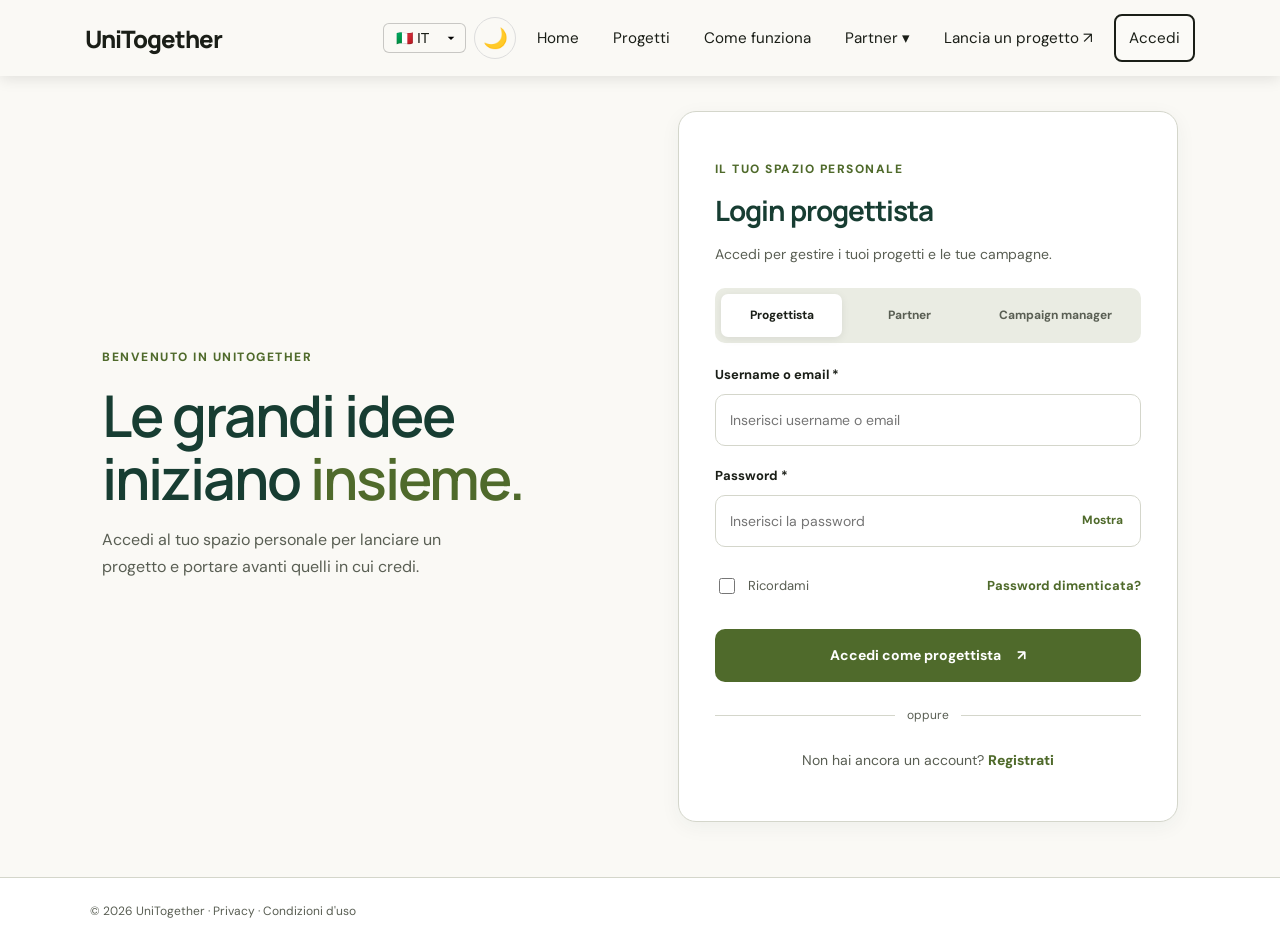
==== assignment3_gruppoAC/src/aggiungi.html @ 6f0bae68 "Add files via upload" ====
<!DOCTYPE html>
<html lang="it">
<head>
    <meta charset="UTF-8">
    <meta name="viewport" content="width=device-width, initial-scale=1.0">
    <title>Lancia un progetto | UniTogether</title>
    <link rel="stylesheet" href="../stile/stile.css">
    <script src="../js/app.js" defer></script>
    <script src="../js/aggiungi.js" defer></script>
</head>
<body>
<a href="#mainContent" class="skip-link">Salta al contenuto principale</a>

<header class="site-header">
    <a class="logo" href="index.html">UniTogether</a>

    <button class="menu-toggle" id="menuToggle"
            type="button"
            aria-label="Apri menu di navigazione"
            aria-expanded="false"
            aria-controls="mainNav">
        <span aria-hidden="true">☰</span>
    </button>

    <nav id="mainNav" aria-label="Menu principale">
        <div class="language-selector">
            <label for="languageSelect" class="sr-only">Seleziona lingua</label>
            <select id="languageSelect" name="language" autocomplete="language" onchange="cambiaLinguaGoogle(this.value)" aria-label="Seleziona lingua">
                <option value="it">🇮🇹 IT</option>
                <option value="en">🇬🇧 EN</option>
                <option value="es">🇪🇸 ES</option>
                <option value="fr">🇫🇷 FR</option>
                <option value="de">🇩🇪 DE</option>
            </select>
        </div>

        <!-- Contenitore nascosto per Google Translate ignorato dagli screen reader -->
        <div id="google_translate_element" hidden aria-hidden="true"></div>

        <button
                id="themeToggle"
                class="theme-toggle"
                type="button"
                aria-label="Attiva modalità scura"
                aria-pressed="false">
            <span aria-hidden="true">🌙</span>
        </button>
        <a href="index.html">Home</a>
        <a href="progetti.html">Progetti</a>
        <a href="come-funziona.html">Come funziona</a>

        <div class="partner-dropdown">
            <button class="partner-btn" id="partnerBtn" type="button" aria-expanded="false" aria-controls="partnerMenu">
                Partner <span aria-hidden="true">▾</span>
            </button>
            <div class="partner-menu" id="partnerMenu">
                <div class="partner-item">
                    <button class="submenu-btn" type="button" aria-expanded="false">Banche <span aria-hidden="true">›</span></button>
                    <div class="partner-submenu">
                        <a href="errore.html">Banca 1</a>
                        <a href="errore.html">Banca 2</a>
                        <a href="errore.html">Banca 3</a>
                    </div>
                </div>
                <div class="partner-item">
                    <button class="submenu-btn" type="button" aria-expanded="false">Enti Pubblici <span aria-hidden="true">›</span></button>
                    <div class="partner-submenu">
                        <a href="errore.html">Ente pubblico 1</a>
                        <a href="errore.html">Ente pubblico 2</a>
                        <a href="errore.html">Ente pubblico 3</a>
                    </div>
                </div>
                <div class="partner-item">
                    <button class="submenu-btn" type="button" aria-expanded="false">Fondazioni <span aria-hidden="true">›</span></button>
                    <div class="partner-submenu">
                        <a href="errore.html">Fondazione 1</a>
                        <a href="errore.html">Fondazione 2</a>
                        <a href="errore.html">Fondazione 3</a>
                    </div>
                </div>
                <div class="partner-item">
                    <button class="submenu-btn" type="button" aria-expanded="false">Università <span aria-hidden="true">›</span></button>
                    <div class="partner-submenu">
                        <a href="index.html">Università di Torino</a>
                        <a href="errore.html">Università di Firenze</a>
                        <a href="errore.html">Università Bocconi</a>
                        <a href="errore.html">Politecnico di Torino</a>
                    </div>
                </div>
            </div>
        </div>

        <a href="aggiungi.html" aria-current="page">Lancia un progetto <span aria-hidden="true">↗</span></a>
        <a href="login.html">Accedi</a>
    </nav>
</header>

<main id="mainContent" class="add-project-page">

    <section class="add-project-heading">
        <p class="eyebrow">LA TUA IDEA MERITA DI CRESCERE</p>
        <h1>Costruiamo qualcosa <span>insieme.</span></h1>
        <p>
            Raccontaci la tua idea, definisci il tuo obiettivo
            e trova le persone che possono aiutarti a realizzarla.
        </p>
    </section>

    <div class="add-project-layout">

        <!-- SIDEBAR -->

        <aside class="wizard-sidebar" aria-label="Avanzamento creazione progetto">

            <div class="wizard-progress">
                <div class="wizard-progress-header">
                    <strong>La tua candidatura</strong>
                    <span id="progressPercentage">20%</span>
                </div>

                <div class="wizard-progress-track" aria-hidden="true">
                    <span id="progressBar"></span>
                </div>
            </div>

            <div class="wizard-steps">

                <button type="button" class="wizard-step active" data-step="0">
                    <span class="step-number" aria-hidden="true">1</span>
                    <span>
                        <strong>Informazioni generali</strong>
                        <small>Presenta la tua idea</small>
                    </span>
                </button>

                <button type="button" class="wizard-step" data-step="1">
                    <span class="step-number" aria-hidden="true">2</span>
                    <span>
                        <strong>Obiettivo e categoria</strong>
                        <small>Definisci il tuo progetto</small>
                    </span>
                </button>

                <button type="button" class="wizard-step" data-step="2">
                    <span class="step-number" aria-hidden="true">3</span>
                    <span>
                        <strong>La tua storia</strong>
                        <small>Spiega perché è importante</small>
                    </span>
                </button>

                <button type="button" class="wizard-step" data-step="3">
                    <span class="step-number" aria-hidden="true">4</span>
                    <span>
                        <strong>Immagini</strong>
                        <small>Dai un volto alla tua idea</small>
                    </span>
                </button>

                <button type="button" class="wizard-step" data-step="4">
                    <span class="step-number" aria-hidden="true">5</span>
                    <span>
                        <strong>Riepilogo</strong>
                        <small>Controlla e invia</small>
                    </span>
                </button>

            </div>

            <div class="wizard-help">
                <strong>Hai bisogno di aiuto?</strong>
                <p>Puoi salvare la bozza e riprendere quando vuoi.</p>
            </div>

        </aside>

        <!-- FORM -->

        <section class="wizard-content">

            <div class="wizard-content-header">
                <div>
                    <span class="eyebrow" id="stepEyebrow">PASSAGGIO 1 DI 5</span>
                    <h2 id="stepTitle">Presenta la tua idea</h2>
                    <p id="stepDescription">
                        Cominciamo dalle informazioni principali.
                    </p>
                </div>

                <span class="draft-status" id="draftStatus" aria-live="polite">
                    Bozza non salvata
                </span>
            </div>

            <form id="projectForm" novalidate>

                <!-- STEP 1 -->

                <div class="wizard-panel active" data-panel="0">

                    <div class="field-group">
                        <label for="projectTitle">Nome del progetto *</label>
                        <input type="text" id="projectTitle" name="projectTitle"
                               autocomplete="off"
                               maxlength="80"
                               placeholder="Es. Un laboratorio per il futuro"
                               required>
                        <small>Un titolo breve, chiaro e riconoscibile.</small>
                        <span class="field-error" aria-live="polite"></span>
                    </div>

                    <div class="field-group">
                        <label for="projectSubtitle">Sottotitolo</label>
                        <input type="text" id="projectSubtitle" name="projectSubtitle"
                               autocomplete="off"
                               maxlength="120"
                               placeholder="Descrivi la tua idea in una frase">
                    </div>

                    <div class="field-row">

                        <div class="field-group">
                            <label for="projectUniversity">Università *</label>
                            <input type="text" id="projectUniversity" name="projectUniversity"
                                   autocomplete="organization"
                                   placeholder="Es. Università di Torino"
                                   required>
                            <span class="field-error" aria-live="polite"></span>
                        </div>

                        <div class="field-group">
                            <label for="projectLocation">Località *</label>
                            <input type="text" id="projectLocation" name="projectLocation"
                                   autocomplete="address-level2"
                                   placeholder="Es. Torino"
                                   required>
                            <span class="field-error" aria-live="polite"></span>
                        </div>

                    </div>

                    <div class="field-group">
                        <label for="projectTeam">Team o referente</label>
                        <input type="text" id="projectTeam" name="projectTeam"
                               autocomplete="off"
                               placeholder="Es. Associazione studenti UniTo">
                    </div>

                </div>

                <!-- STEP 2 -->

                <div class="wizard-panel" data-panel="1">

                    <div class="field-group" role="radiogroup" aria-labelledby="categoryGroupLabel">
                        <span id="categoryGroupLabel" class="group-label">Categoria del progetto *</span>

                        <div class="category-options">

                            <label for="catAmbiente" class="category-option green">
                                <input type="radio" id="catAmbiente" name="category"
                                       value="ambiente" autocomplete="off" required>
                                <span aria-hidden="true">🌱</span>
                                <strong>Ambiente</strong>
                                <small>Sostenibilità e natura</small>
                            </label>

                            <label for="catCultura" class="category-option purple">
                                <input type="radio" id="catCultura" name="category"
                                       value="cultura" autocomplete="off">
                                <span aria-hidden="true">🎨</span>
                                <strong>Cultura</strong>
                                <small>Arte e conoscenza</small>
                            </label>

                            <label for="catTecnologia" class="category-option blue">
                                <input type="radio" id="catTecnologia" name="category"
                                       value="tecnologia" autocomplete="off">
                                <span aria-hidden="true">💡</span>
                                <strong>Tecnologia</strong>
                                <small>Innovazione e ricerca</small>
                            </label>

                            <label for="catSociale" class="category-option orange">
                                <input type="radio" id="catSociale" name="category"
                                       value="sociale" autocomplete="off">
                                <span aria-hidden="true">🤝</span>
                                <strong>Sociale</strong>
                                <small>Comunità e inclusione</small>
                            </label>

                        </div>

                        <span class="field-error" id="categoryError" aria-live="polite"></span>
                    </div>

                    <div class="field-row">

                        <div class="field-group">
                            <label for="projectGoal">Obiettivo economico (€) *</label>
                            <input type="number" id="projectGoal" name="projectGoal"
                                   autocomplete="off"
                                   min="1" max="10000000"
                                   step="1"
                                   placeholder="Es. 5000" required>
                            <span class="field-error" aria-live="polite"></span>
                        </div>

                        <div class="field-group">
                            <label for="projectDeadline">Scadenza *</label>
                            <input type="date" id="projectDeadline" name="projectDeadline"
                                   autocomplete="off" required>
                            <span class="field-error" aria-live="polite"></span>
                        </div>

                    </div>

                    <div class="field-group">
                        <label for="projectBeneficiaries">A chi si rivolge?</label>
                        <input type="text" id="projectBeneficiaries" name="projectBeneficiaries"
                               autocomplete="off"
                               placeholder="Es. Studenti universitari">
                    </div>

                </div>

                <!-- STEP 3 -->

                <div class="wizard-panel" data-panel="2">

                    <div class="field-group">
                        <label for="projectShortDescription">
                            Descrizione breve *
                        </label>

                        <textarea id="projectShortDescription" name="projectShortDescription"
                                  autocomplete="off"
                                  rows="3" maxlength="250"
                                  placeholder="Racconta la tua idea in poche parole..."
                                  required></textarea>

                        <small><span id="shortCount">0</span>/250 caratteri</small>
                        <span class="field-error" aria-live="polite"></span>
                    </div>

                    <div class="field-group">
                        <label for="projectDescription">
                            Racconta il tuo progetto *
                        </label>

                        <textarea id="projectDescription" name="projectDescription"
                                  autocomplete="off"
                                  rows="8" maxlength="3000"
                                  placeholder="Qual è il problema che vuoi risolvere? Qual è la tua soluzione? ..."
                                  required></textarea>

                        <small><span id="descriptionCount">0</span>/3000 caratteri</small>
                        <span class="field-error" aria-live="polite"></span>
                    </div>

                    <div class="field-group">
                        <label for="projectImpact">Come verranno utilizzati i fondi?</label>
                        <textarea id="projectImpact" name="projectImpact"
                                  autocomplete="off" rows="4"
                                  placeholder="Quali cambiamenti porterà il tuo progetto con il ricavato?"></textarea>
                    </div>

                </div>

                <!-- STEP 4 -->

                <div class="wizard-panel" data-panel="3">

                    <div class="field-group">
                        <label for="projectImage">Immagine di copertina</label>

                        <input type="file" id="projectImage" name="projectImage"
                               autocomplete="off"
                               accept="image/png,image/jpeg,image/webp">

                        <small>
                            Formati ammessi: JPG, PNG e WEBP.
                            Dimensione massima: 2 MB.
                        </small>

                        <div class="image-preview" id="imagePreview">
                            <span aria-hidden="true">📷</span>
                            <p>L'anteprima della tua immagine apparirà qui.</p>
                        </div>

                        <button type="button" class="remove-image"
                                id="removeImage" hidden>
                            Rimuovi immagine
                        </button>
                    </div>

                    <div class="field-group">
                        <label for="projectWebsite">Sito web o link esterno</label>
                        <input type="url" id="projectWebsite" name="projectWebsite"
                               autocomplete="url"
                               placeholder="https://...">
                    </div>

                </div>

                <!-- STEP 5 -->

                <div class="wizard-panel" data-panel="4">

                    <div class="review-notice">
                        <span aria-hidden="true">✓</span>
                        <div>
                            <strong>Ci siamo quasi!</strong>
                            <p>Controlla le informazioni prima di inviare il progetto.</p>
                        </div>
                    </div>

                    <div id="projectReview" class="project-review"></div>

                    <div class="review-checkbox">
                        <input type="checkbox" id="confirmProject" name="confirmProject" autocomplete="off">
                        <label for="confirmProject">
                            Confermo che le informazioni inserite sono corrette
                            e che il progetto rispetta le condizioni di utilizzo. <strong>*</strong>
                        </label>
                    </div>

                    <p class="review-error" id="confirmError" aria-live="polite"></p>

                </div>

                <!-- NAVIGAZIONE -->

                <div class="wizard-actions">

                    <button type="button" id="previousStep"
                            class="wizard-back" hidden>
                        <span aria-hidden="true">←</span> Indietro
                    </button>

                    <span class="required-note">* Campi obbligatori</span>

                    <button type="button" id="nextStep"
                            class="btn primary-btn">
                        Continua <span aria-hidden="true">→</span>
                    </button>

                    <button type="submit" id="submitProject"
                            class="btn primary-btn" hidden>
                        Invia progetto <span aria-hidden="true">↗</span>
                    </button>

                </div>

                <p class="form-message" id="formMessage"
                   aria-live="polite"></p>

            </form>

        </section>

    </div>

</main>

<footer class="footer-simple">
    © 2026 UniTogether · Privacy · Condizioni d'uso
</footer>

</body>
</html>
---- assignment3_gruppoAC/stile/stile.css ----
@import url('https://fonts.googleapis.com/css2?family=DM+Sans:wght@400;500;600;700&family=Manrope:wght@400;500;600;700;800&display=swap');


/* Pagine catalogo, dettaglio e informazioni */

[hidden] {
    display: none !important;
}

.page-hero {
    padding: 44px 0 28px;
    max-width: 770px;
}

.page-hero h1 {
    margin: 10px 0 16px;
}

.eyebrow {
    font-size: 0.8rem;
    font-weight: 700;
    letter-spacing: 0.08em;
    text-transform: uppercase;
}

.project-filters {
    display: grid;
    grid-template-columns: 1.8fr 1.1fr 1.1fr;
    gap: 12px;
    align-items: end;
    margin: 24px 0;
}

.project-filters label {
    font-weight: 600;
}

.project-filters input,
.project-filters select {
    width: 100%;
    min-width: 0;
    padding: 12px;
    border: 1px solid #d4dbe2;
    border-radius: 8px;
    background: white;
    font: inherit;
}

.project-grid,
.feature-grid {
    display: grid;
    grid-template-columns: repeat(3, minmax(0, 1fr));
    gap: 24px;
    margin: 24px 0 48px;
}

.project-card,
.card {
    border: 1px solid #e2e7ec;
    border-radius: 14px;
    overflow: hidden;
    background: #fff;
    box-shadow: 0 5px 20px rgb(23 61 50 / 5%);
}

.project-content,
.card {
    padding: 22px;
}

.project-image {
    min-height: 170px;
    display: grid;
    place-items: center;
    margin-bottom: 20px;
    padding: 20px;
    border-radius: 10px;
    color: #fff;
    font-size: 20px;
    letter-spacing: 0.08em;
}

.project-image-green {
    background: linear-gradient(135deg, #176b55, #8ac7a5);
}

.project-image-blue {
    background: linear-gradient(135deg, #214e91, #7cb9e8);
}

.project-image-orange {
    background: linear-gradient(135deg, #a74d22, #f3b36b);
}

.project-image-purple {
    background: linear-gradient(135deg, #573d84, #b7a0e5);
}

.progress-track {
    width: 100%;
    height: 9px;
    overflow: hidden;
    border-radius: 999px;
    background: #e8edf1;
    margin: 14px 0;
}

.progress-track span {
    display: block;
    height: 100%;
    border-radius: inherit;
    background: #248365;
}

.project-content .btn,
.project-summary .btn {
    display: inline-block;
    margin-top: 10px;
}

.project-detail {
    display: grid;
    grid-template-columns: minmax(0, 2fr) minmax(260px, 1fr);
    gap: 32px;
    align-items: start;
    padding-bottom: 48px;
}

.detail-image {
    min-height: 260px;
    border-radius: 14px;
    margin-bottom: 28px;
}

.project-summary {
    position: sticky;
    top: 20px;
}

.project-summary .btn {
    width: 100%;
    text-align: center;
}

.small-text {
    font-size: 0.88rem;
    opacity: 0.8;
}

.steps-list {
    padding-left: 24px;
}

.steps-list li {
    padding: 8px 0 18px 8px;
}

.faq-item {
    padding: 18px 0;
    border-bottom: 1px solid #e2e7ec;
}

.faq-item summary {
    cursor: pointer;
    font-weight: 600;
}

.faq-item p {
    line-height: 1.7;
}

.cta-section {
    margin: 48px 0;
    padding: 32px;
    border-radius: 16px;
    background: #f1f6f3;
    border: 1px solid #e0e7df;
}

.site-footer {
    padding: 24px;
    margin-top: 40px;
    text-align: center;
    border-top: 1px solid #e2e7ec;
    background: #173d32;
    color: #fff;
}

@media (max-width: 760px) {
    .project-filters,
    .project-grid,
    .feature-grid,
    .project-detail {
        grid-template-columns: 1fr;
    }

    .project-summary {
        position: static;
    }

    .page-hero {
        padding-top: 32px;
    }

    .cta-section {
        padding: 24px;
    }
}

:root {
    --bg: #faf9f5;
    --green: #cbe665;
    --green-dark: #4f6a2b;
    --text: #1a1e17;
    --muted: #595e53;
    --border: #d4d6cb;
    --white: #ffffff;
    --focus-ring: #2e4317;
    --error: #b3392f;
    --success: #527a33;
}

*, *::before, *::after {
    box-sizing: border-box;
}

body {
    margin: 0;
    background: var(--bg);
    color: var(--text);
    font-family: 'DM Sans', sans-serif;
    line-height: 1.6;
    -webkit-font-smoothing: antialiased;
}

a {
    color: inherit;
    text-decoration: none;
}

button, input {
    font: inherit;
}

/* Accessibilità migliorata: Focus visibile per navigazione da tastiera */
button:focus-visible, a:focus-visible, input:focus-visible {
    outline: 3px solid var(--focus-ring);
    outline-offset: 2px;
}

.navbar {
    min-height: 78px;
    padding: 15px 7%;
    display: flex;
    justify-content: space-between;
    align-items: center;
    gap: 25px;
    border-bottom: 1px solid var(--border);
    background: var(--white);
}

.logo {
    font: 800 22px 'Manrope', sans-serif;
    letter-spacing: -1px;
    white-space: nowrap;
}

.logo span {
    font-weight: 400;
    color: var(--muted);
}

.navigation, .nav-actions {
    display: flex;
    align-items: center;
    gap: 25px;
}

.navigation a, .back-link {
    font-size: 14px;
    font-weight: 600;
    color: var(--muted);
}

.navigation a:hover, .navigation .current {
    color: var(--text);
}

.btn {
    display: inline-flex;
    align-items: center;
    justify-content: space-between;
    gap: 16px;
    padding: 14px 20px;
    border: 1px solid transparent;
    border-radius: 10px;
    font-size: 14px;
    font-weight: 700;
    cursor: pointer;
    transition: transform 0.2s ease, background-color 0.2s ease;
    background: lightgray;
}

.btn:hover {
    transform: translateY(-2px);
}

.primary-btn {
    background: var(--green-dark);
    color: var(--white);
}

.secondary-btn {
    border-color: var(--border);
    background: transparent;
    color: var(--text);
}

.dark-btn {
    background: var(--text);
    color: var(--white);
}

.small-btn {
    padding: 10px 14px;
    font-size: 13px;
}

.menu-toggle {
    display: none;
    border: 0;
    background: none;
    font-size: 24px;
    cursor: pointer;
}

/* HOME */

.hero {
    min-height: 570px;
    padding: 75px 10%;
    display: grid;
    grid-template-columns: 1fr 1fr;
    gap: 50px;
    align-items: center;
}

.eyebrow {
    color: var(--green-dark);
    font-size: 12px;
    font-weight: 800;
    letter-spacing: 1.5px;
    text-transform: uppercase;
}

.hero h1, .login-intro h1, .registration-intro h1 {
    font: 600 clamp(36px, 4.5vw, 60px)/1.1 'Manrope', sans-serif;
    letter-spacing: -2px;
    margin: 16px 0;
}

.hero h1 span, .login-intro h1 span,
.registration-intro h1 span, .section-title h2 span {
    color: var(--green-dark);
}

.hero-text > p:not(.eyebrow) {
    max-width: 480px;
    color: var(--muted);
    font-size: 16px;
    line-height: 1.7;
}

.hero-actions {
    display: flex;
    gap: 12px;
    flex-wrap: wrap;
    margin-top: 25px;
}

.statistics {
    display: flex;
    gap: 35px;
    margin-top: 45px;
    padding-top: 20px;
    border-top: 1px solid var(--border);
}

.statistics div {
    display: flex;
    flex-direction: column;
}

.statistics strong {
    font: 800 24px 'Manrope', sans-serif;
}

.statistics small {
    color: var(--muted);
    font-size: 12px;
}

.hero-illustration {
    min-height: 400px;
    display: grid;
    place-items: center;
    position: relative;
}

.illustration-circle {
    position: absolute;
    width: 330px;
    height: 330px;
    display: grid;
    place-items: center;
    border: 1px solid var(--border);
    border-radius: 50%;
    color: #d1d9c2;
    font-size: 240px;
}

.illustration-card {
    position: relative;
    z-index: 1;
    width: min(320px, 90%);
    padding: 24px;
    background: var(--white);
    border: 1px solid var(--border);
    border-radius: 18px;
    box-shadow: 0 20px 45px rgba(26, 30, 23, 0.08);
    transform: rotate(2deg);
}

.badge {
    display: inline-block;
    padding: 6px 12px;
    border-radius: 20px;
    background: #e8f2d1;
    color: var(--green-dark);
    font-size: 11px;
    font-weight: 800;
}

.illustration-art {
    height: 130px;
    margin: 15px 0;
    border-radius: 10px;
    background: #edf5db;
    display: grid;
    place-items: center;
    font-size: 70px;
}

.illustration-card h3, .project-card h3 {
    font: 700 18px 'Manrope', sans-serif;
    margin: 8px 0;
}

.illustration-card p:not(.eyebrow),
.project-card > p:not(.eyebrow) {
    color: var(--muted);
    font-size: 14px;
}

.progress {
    height: 8px;
    margin: 15px 0 8px;
    overflow: hidden;
    border-radius: 10px;
    background: #e2e5dc;
}

.progress span {
    display: block;
    height: 100%;
    border-radius: 10px;
    background: var(--green-dark);
}

.funding {
    color: var(--muted);
    font-size: 13px;
}

.funding strong {
    color: var(--text);
}

.projects-section {
    padding: 70px 8%;
    background: #f0f2eb;
}

.section-title {
    display: flex;
    align-items: center;
    justify-content: space-between;
    gap: 20px;
    margin-bottom: 30px;
}

.section-title h2 {
    font: 600 clamp(28px, 3vw, 40px) 'Manrope', sans-serif;
    letter-spacing: -1.5px;
    margin: 8px 0;
}

.project-grid {
    display: grid;
    grid-template-columns: repeat(3, minmax(0, 1fr));
    gap: 24px;
}

.project-card {
    padding: 24px;
    border: 1px solid var(--border);
    border-radius: 16px;
    background: var(--white);
    transition: transform 0.2s ease, box-shadow 0.2s ease;
}

.project-card:hover {
    transform: translateY(-4px);
    box-shadow: 0 12px 30px rgba(26, 30, 23, 0.06);
}

.green-art { background: #e2efcb; color: var(--green-dark); }
.lilac-art { background: #eee8f9; color: #5f5791; }
.orange-art { background: #fae6d4; color: #9c5d28; }

.project-card .back-link {
    display: inline-block;
    margin-top: 12px;
    color: var(--green-dark);
    font-weight: 700;
}

.call-to-action {
    margin: 50px 8%;
    padding: 40px;
    border-radius: 18px;
    background: var(--green-dark);
    color: var(--text);
    display: flex;
    align-items: center;
    justify-content: space-between;
    gap: 25px;
}

.call-to-action h2 {
    font: 700 28px 'Manrope', sans-serif;
    margin: 8px 0;
}

.call-to-action p {
    font-size: 14px;
}

.footer-simple {
    padding: 24px 7%;
    border-top: 1px solid var(--border);
    color: var(--muted);
    font-size: 12px;
    background: var(--white);
}

/* LOGIN E REGISTRAZIONE */

.auth-page {
    min-height: 100vh;
    background: var(--bg);
}

.auth-page .navbar {
    border-bottom: 0;
    background: transparent;
}

.login-layout, .registration-layout {
    padding: 35px 8% 55px;
    display: grid;
    grid-template-columns: 1fr 1fr;
    gap: 7%;
    align-items: center;
}

.login-intro, .registration-intro {
    padding: 35px 0;
}

.login-intro > p:not(.eyebrow),
.registration-intro > p:not(.eyebrow) {
    max-width: 400px;
    color: var(--muted);
    font-size: 16px;
    line-height: 1.7;
}

.login-card, .registration-card {
    width: 100%;
    max-width: 500px;
    padding: 36px;
    background: var(--white);
    border: 1px solid var(--border);
    border-radius: 18px;
    box-shadow: 0 15px 40px rgba(26, 30, 23, 0.06);
}

.login-card h2, .registration-card h2 {
    margin: 8px 0;
    font: 700 28px 'Manrope', sans-serif;
    letter-spacing: -1px;
}

.login-card > p:not(.eyebrow),
.muted {
    color: var(--muted);
    font-size: 14px;
}

.login-types {
    display: grid;
    grid-template-columns: 1fr 1fr 1.3fr;
    gap: 6px;
    padding: 6px;
    margin: 22px 0;
    border-radius: 10px;
    background: #eaece3;
}

.role {
    padding: 12px 6px;
    border: 0;
    border-radius: 7px;
    background: transparent;
    color: var(--muted);
    font-size: 12px;
    font-weight: 700;
    cursor: pointer;
    transition: background-color 0.2s ease, color 0.2s ease;
}

.role.active {
    background: var(--white);
    color: var(--text);
    box-shadow: 0 2px 8px rgba(0, 0, 0, 0.08);
}

.form-group {
    min-width: 0;
    margin-bottom: 20px;
}

.form-group label {
    display: block;
    margin-bottom: 8px;
    font-size: 13px;
    font-weight: 700;
}

.form-group input:not([type="checkbox"]) {
    width: 100%;
    padding: 14px;
    border: 1px solid var(--border);
    border-radius: 10px;
    background: var(--white);
    color: var(--text);
    font-size: 14px;
    transition: border-color 0.2s ease, box-shadow 0.2s ease;
}

.form-group input:focus {
    outline: none;
    border-color: var(--green-dark);
    box-shadow: 0 0 0 3px rgba(79, 106, 43, 0.15);
}

.form-group input.invalid {
    border-color: var(--error);
    background: #fffbfa;
}

.form-group input.valid {
    border-color: var(--success);
}

.password-box {
    position: relative;
}

.password-box input {
    padding-right: 85px !important;
}

.show-password {
    position: absolute;
    top: 50%;
    right: 10px;
    transform: translateY(-50%);
    padding: 8px;
    border: 0;
    background: transparent;
    color: var(--green-dark);
    font-size: 12px;
    font-weight: 700;
    cursor: pointer;
}

.error {
    display: block;
    margin-top: 6px;
    color: var(--error);
    font-size: 12px;
    font-weight: 600;
}

.error:empty {
    display: none;
}

.hint {
    display: block;
    margin-top: 6px;
    color: var(--muted);
    font-size: 12px;
}

.login-options {
    display: flex;
    align-items: center;
    justify-content: space-between;
    gap: 10px;
    margin: 8px 0 22px;
    font-size: 13px;
}

.login-options a {
    color: var(--green-dark);
    font-weight: 700;
}

.remember, .terms {
    display: flex;
    align-items: flex-start;
    gap: 10px;
    font-size: 13px;
    color: var(--muted);
}

input[type="checkbox"] {
    accent-color: var(--green-dark);
    margin-top: 3px;
    width: 16px;
    height: 16px;
    cursor: pointer;
}

.login-card .primary-btn,
.registration-card .primary-btn {
    width: 100%;
    margin-top: 10px;
    justify-content: center;
}

.form-message {
    min-height: 0;
    color: var(--green-dark);
    font-size: 13px;
    font-weight: 600;
}

.form-message:empty {
    display: none;
}

.separator {
    display: flex;
    align-items: center;
    gap: 12px;
    margin: 24px 0;
    color: var(--muted);
    font-size: 12px;
}

.separator::before, .separator::after {
    content: "";
    flex: 1;
    height: 1px;
    background: var(--border);
}

.register-link {
    text-align: center;
    color: var(--muted);
    font-size: 13px;
}

.register-link a, .terms a {
    color: var(--green-dark);
    font-weight: 800;
}

.two-columns {
    display: grid;
    grid-template-columns: 1fr 1fr;
    gap: 16px;
}

.password-rules {
    display: grid;
    grid-template-columns: 1fr 1fr;
    gap: 6px 12px;
    margin-top: 12px;
}

.password-rules p {
    margin: 0;
    color: var(--muted);
    font-size: 12px;
}

.password-rules p.passed {
    color: var(--success);
    font-weight: 600;
}

.terms {
    margin: 14px 0;
}

@media (max-width: 850px) {
    .navigation, .nav-actions {
        gap: 14px;
    }

    .hero, .login-layout, .registration-layout {
        padding-left: 6%;
        padding-right: 6%;
        gap: 4%;
    }

    .project-grid {
        grid-template-columns: repeat(2, minmax(0, 1fr));
        gap: 16px;
    }
}

@media (max-width: 650px) {
    .navbar {
        padding: 15px 5%;
    }

    .navigation, .nav-actions {
        display: none;
    }

    .menu-toggle {
        display: block;
    }

    .hero, .login-layout, .registration-layout {
        grid-template-columns: 1fr;
        padding: 35px 6%;
    }

    .hero h1, .login-intro h1, .registration-intro h1 {
        font-size: 36px;
    }

    .hero-illustration {
        min-height: 330px;
    }

    .statistics {
        gap: 20px;
    }

    .project-grid {
        grid-template-columns: 1fr;
    }

    .section-title, .call-to-action {
        align-items: flex-start;
        flex-direction: column;
    }

    .projects-section {
        padding: 45px 6%;
    }

    .call-to-action {
        margin: 25px 5%;
        padding: 28px;
    }

    .login-intro, .registration-intro {
        padding: 10px 0;
    }

    .login-card, .registration-card {
        padding: 24px 20px;
    }

    .two-columns {
        grid-template-columns: 1fr;
        gap: 0;
    }

    .password-rules {
        grid-template-columns: 1fr;
    }

    .login-types {
        grid-template-columns: 1fr 1fr 1.2fr;
    }
}

/* ===== LAYOUT GLOBALE ===== */

html {
    scroll-behavior: smooth;
}

.container {
    width: min(1120px, calc(100% - 48px));
    margin-inline: auto;
}

main.container {
    padding-top: 24px;
    padding-bottom: 48px;
}

h1, h2, h3, p {
    overflow-wrap: break-word;
}

h1, h2, h3 {
    line-height: 1.2;
    color: #173d32;
}

h1 {
    font-size: clamp(2rem, 4vw, 3.25rem);
}

/* ===== NAVBAR ===== */

.site-header {
    position: sticky;
    top: 0;
    z-index: 100;
    background: #4f6a2b;
    color: #fff;
    box-shadow: 0 3px 14px rgb(0 0 0 / 10%);
}

.site-header > * {
    max-width: 1200px;
    margin-inline: auto;
}

.site-header {
    padding: 0 24px;
}

.site-header {
    display: flex;
    align-items: center;
    justify-content: space-between;
    gap: 24px;
    min-height: 76px;
}

.site-header .logo {
    color: #fff;
    font-size: 1.5rem;
    font-weight: 800;
    text-decoration: none;
    white-space: nowrap;
}

.site-header nav {
    display: flex;
    align-items: center;
    justify-content: flex-end;
    flex-wrap: wrap;
    gap: 8px;
}

.site-header nav a {
    display: inline-block;
    padding: 10px 13px;
    color: #fff;
    border-radius: 8px;
    text-decoration: none;
    font-size: 0.95rem;
    transition: background 0.2s ease;
}

.site-header nav a:hover,
.site-header nav a:focus-visible,
.site-header nav a[aria-current="page"] {
    background: rgb(255 255 255 / 14%);
    border: 2px solid #1a1e17;
}

/* ===== SEZIONI E CARD ===== */

.section {
    margin: 48px 0;
}

.project-card {
    transition: transform 0.2s ease, box-shadow 0.2s ease;
}

.project-card:hover {
    transform: translateY(-3px);
    box-shadow: 0 10px 26px rgb(23 61 50 / 10%);
}

.btn:not(.edit-project-btn):hover {
    background: #7b7c7b;
}

.btn:focus-visible,
a:focus-visible,
input:focus-visible,
select:focus-visible,
button:focus-visible {
    outline: 3px solid var(--focus-ring);
    outline-offset: 3px;
}

.site-footer a {
    color: #d9f1c7;
}

/* ===== RESPONSIVE ===== */

@media (max-width: 760px) {
    .container {
        width: calc(100% - 32px);
    }

    .site-header {
        position: static;
        flex-direction: column;
        align-items: stretch;
        padding: 16px;
        gap: 12px;
    }

    .site-header nav {
        justify-content: flex-start;
    }

    .site-header nav a {
        padding: 8px 10px;
    }

    .project-filters,
    .project-grid,
    .feature-grid,
    .project-detail {
        grid-template-columns: minmax(0, 1fr);
    }

    .page-hero {
        padding-top: 28px;
    }
}


/* ===== MENU A TENDINA PARTNER ===== */

.partner-dropdown {
    position: relative;
}

.partner-btn {
    background: transparent;
    border: none;
    color: white;
    padding: 10px 13px;
    border-radius: 8px;
    font: inherit;
    font-size: 0.95rem;
    cursor: pointer;
}

.partner-btn:hover {
    background: rgb(255 255 255 / 14%);
    border: 2px solid #1a1e17;
}

/* Menu principale */

.partner-menu {
    display: none;
    position: absolute;
    top: 100%;
    left: 0;
    min-width: 210px;
    background: #4f6a2b;
    border-radius: 10px;
    box-shadow: 0 5px 20px rgb(0 0 0 / 18%);
    padding: 7px;
    z-index: 1000;
}

.partner-menu.active {
    display: block;
}

/* Link e pulsanti del menu */

.partner-menu a,
.submenu-btn {
    display: flex;
    justify-content: space-between;
    align-items: center;
    width: 100%;
    padding: 11px 13px;
    color: #4f6a2b;
    background: white;
    border: none;
    border-radius: 15px;
    text-decoration: none;
    font: inherit;
    font-size: 14px;
    text-align: left;
    cursor: pointer;
    margin-bottom: 4px;
}

.partner-menu a:hover,
.submenu-btn:hover {
    background: #edf2e9;
}

/* Sottomenu laterale */

.partner-item {
    position: relative;
}

.partner-submenu {
    display: none;
    position: absolute;
    top: 0;
    left: 100%;
    min-width: 230px;
    background: #4f6a2b;
    color: white;
    border-radius: 10px;
    box-shadow: 0 5px 20px rgb(0 0 0 / 18%);
    padding: 7px;
    z-index: 1001;
}

.partner-submenu.active {
    display: block;
}

/* Piccola freccia */

.submenu-btn span {
    font-size: 20px;
    color: #4f6a2b;
}

/* Accessibilità */

.partner-btn:focus-visible,
.submenu-btn:focus-visible {
    outline: 3px solid var(--focus-ring);
    outline-offset: 2px;
}

/* Versione smartphone */

@media (max-width: 760px) {
    .partner-dropdown {
        width: 100%;
    }

    .partner-menu {
        position: static;
        width: 100%;
        box-shadow: none;
        background: #4f6a2b;
    }

    .partner-submenu {
        position: static;
        width: 100%;
        box-shadow: none;
        background: #4f6a2b;
        padding-left: 15px;
        color: white;
    }
}

.partner-dropdown .partner-submenu a {
    display: block;
    width: 100%;
    padding: 10px 13px;
    color: #4f6a2b;
    background: #fff;
    text-decoration: none;
    border-radius: 7px;
    font: inherit;
    font-size: 14px;
}

.partner-dropdown .partner-submenu a:hover,
.partner-dropdown .partner-submenu a:focus-visible {
    color: #4f6a2b;
    background: #e8f1f5;
}


/* BURGER MENU */

.menu-toggle {
    display: none;
    border: 0;
    background: transparent;
    color: white;
    font-size: 27px;
    cursor: pointer;
    padding: 5px;
}

/* RESPONSIVE NAVBAR */

@media (max-width: 850px) {

    .site-header {
        position: relative;
        display: flex;
        justify-content: flex-start;
        align-items: center;
        gap: 16px;
    }

    .menu-toggle {
        display: block;
        order: 1;
        flex-shrink: 0;
    }

    .site-header nav {
        display: none;
        position: absolute;
        top: 100%;
        left: 0;
        right: 0;
        z-index: 1000;
        order: 3;

        flex-direction: column;
        align-items: stretch;
        gap: 0;

        padding: 12px 20px;
        background: var(--white);
        border: 1px solid var(--border);
        box-shadow: 0 8px 20px rgba(0,0,0,.08);
    }

    .site-header nav.active {
        display: flex;
    }

    .site-header .logo {
        order: 2;
    }

    .site-header nav > a,
    .site-header .partner-btn {
        display: block;
        width: 100%;
        padding: 13px 10px;
        text-align: left;
        color: var(--text);
        background: transparent;
        border-bottom: 1px solid var(--border);
    }

    /* Partner nel menu mobile */

    .partner-dropdown {
        width: 100%;
    }

    .partner-menu {
        position: static;
        width: 100%;
        box-shadow: none;
        border: 0;
        padding-left: 12px;
    }

    .partner-item {
        width: 100%;
    }

    .partner-submenu {
        position: static;
        width: 100%;
        box-shadow: none;
        border: 0;
        padding-left: 15px;
    }

    .partner-submenu a {
        color: var(--text);
        background: #f1f4f1;
        padding: 11px 14px;
    }
}

[data-theme="dark"] {
    --bg: #15171c;
    --surface: #20232b;
    --text: #f1f2f5;
    --text-muted: #a5aab6;
    --border: #363a45;
    --primary: #918aff;
    --primary-hover: #aaa5ff;
    --shadow: 0 4px 16px rgba(0, 0, 0, 0.3);
}

.breadcrumbs {
    display: flex;
    flex-wrap: wrap;
    align-items: center;
    gap: 8px;
    max-width: 1200px;
    margin: 16px auto;
    padding: 0 24px;
    color: var(--text-muted);
    font-size: 0.9rem;
}

.breadcrumbs a {
    color: var(--text-muted);
    text-decoration: none;
}

.breadcrumbs a:hover {
    color: var(--primary);
    text-decoration: underline;
}

.breadcrumbs [aria-current="page"] {
    color: var(--text);
    font-weight: 600;
}

@media (max-width: 600px) {
    .breadcrumbs {
        width: calc(100% - 32px);
        margin: 12px auto 20px;
        font-size: 0.85rem;
        gap: 6px;
    }
}

.responsive-logo {
    width: 100%;           /* Occupa fino al 100% dello spazio disponibile sul mobile */
    max-width: 500px;      /* Su desktop non supererà mai questa larghezza */
    height: auto;          /* Mantiene le proporzioni originali (aspect-ratio) */
    object-fit: contain;   /* Assicura che il logo non venga tagliato o deformato */
    display: block;
    margin: 0 auto;        /* Lo centra orizzontalmente nel contenitore */
}

/* =====================================
   MODALITÀ SCURA AUTOMATICA
   ===================================== */

@media (prefers-color-scheme: dark) {

    :root {
        color-scheme: dark;

        --bg-color: #151619;
        --card-color: #222329;
        --text-color: #f5f5f5;
        --secondary-text: #c5c5cc;
        --border-color: #383941;
        --section-color: #1c1d22;
    }

    body {
        background-color: var(--bg-color);
        color: var(--text-color);
    }

    /* Header e navigazione */
    .site-header {
        background-color: var(--bg-color);
        border-bottom: 1px solid var(--border-color);
    }

    .site-header a,
    .site-header button {
        color: var(--text-color);
    }

    /* Hero */
    .hero,
    .projects-section {
        background-color: var(--bg-color);
        color: var(--text-color);
    }

    /* Card dei progetti */
    .project-card {
        background-color: var(--card-color);
        color: var(--text-color);
        border: 1px solid var(--border-color);
    }

    .project-content {
        background-color: var(--card-color);
        color: var(--text-color);
    }

    .project-card h2,
    .project-card h3,
    .project-card p {
        color: var(--text-color);
    }

    /* Barra di avanzamento */
    .progress-track {
        background-color: #454650;
    }

    .progress-track span {
        background-color: #48d982;
    }

    /* Pulsanti */
    .secondary-btn {
        color: var(--text-color);
        border-color: var(--text-color);
    }

    /* Sezioni finali */
    .call-to-action {
        background-color: var(--section-color);
        color: var(--text-color);
    }

    .footer-simple {
        background-color: var(--bg-color);
        color: var(--secondary-text);
        border-top: 1px solid var(--border-color);
    }

    /* Testi secondari */
    .eyebrow,
    .funding,
    .section-title {
        color: var(--secondary-text);
    }
}

/* Pulsante cambio tema */
.theme-toggle {
    background: transparent;
    border: 1px solid var(--border-color, #ddd);
    border-radius: 50%;
    width: 42px;
    height: 42px;
    font-size: 20px;
    cursor: pointer;
    display: inline-flex;
    align-items: center;
    justify-content: center;
    transition: background 0.3s, transform 0.3s;
}

.theme-toggle:hover {
    transform: rotate(15deg);
}

/* =========================
   MODALITÀ SCURA
   ========================= */

/* 1. Variabili ricalibrate per il tema scuro */
html[data-theme="dark"] {
    --bg: #151619;
    --white: #222329;       /* Sfondo delle card, navbar e form */
    --text: #f5f5f5;        /* Testo principale chiaro */
    --muted: #a5aab6;       /* Testo secondario */
    --border: #383941;      /* Bordi più scuri */
    --green-dark: #6a7d05;  /* Verde brillante per risaltare sul nero */
}

/* 2. Sfondo generale e testo base */
html[data-theme="dark"] body {
    background-color: var(--bg) !important;
    color: var(--text) !important;
}

/* 3. Intestazioni (Titoli fissi) */
html[data-theme="dark"] h1,
html[data-theme="dark"] h2,
html[data-theme="dark"] h3,
html[data-theme="dark"] .project-card h2,
html[data-theme="dark"] .project-card h3 {
    color: #ffffff !important;
}

/* 4. Sfondi Card e Contenitori */
html[data-theme="dark"] .project-card,
html[data-theme="dark"] .card,
html[data-theme="dark"] .login-card,
html[data-theme="dark"] .registration-card,
html[data-theme="dark"] .illustration-card,
html[data-theme="dark"] .project-content {
    background-color: var(--white) !important;
    border-color: var(--border) !important;
    color: var(--text) !important;
}

/* 5. Testi interni alle card e paragrafi secondari */
html[data-theme="dark"] .project-card p,
html[data-theme="dark"] .card p,
html[data-theme="dark"] .login-card p,
html[data-theme="dark"] .registration-card p,
html[data-theme="dark"] .illustration-card p,
html[data-theme="dark"] .small-text,
html[data-theme="dark"] .funding,
html[data-theme="dark"] .eyebrow,
html[data-theme="dark"] .hero-text > p:not(.eyebrow) {
    color: var(--muted) !important;
}

/* Evidenziazioni (Numeri e statistiche) */
html[data-theme="dark"] .project-card strong,
html[data-theme="dark"] .card strong,
html[data-theme="dark"] .funding strong,
html[data-theme="dark"] .statistics strong {
    color: #ffffff !important;
}

/* 6. Header, Footer e sezioni speciali */
html[data-theme="dark"] .site-header,
html[data-theme="dark"] .navbar,
html[data-theme="dark"] .site-footer {
    background-color: var(--bg) !important;
    border-color: var(--border) !important;
    color: #ffffff !important;
}

html[data-theme="dark"] .projects-section,
html[data-theme="dark"] .hero {
    background-color: var(--bg) !important;
}

html[data-theme="dark"] .btn {
    color: black !important;
}

html[data-theme="dark"] .call-to-action {
    background-color: var(--white) !important;
    color: var(--text) !important;
}

/* 7. Menu a tendina (Partner) */
html[data-theme="dark"] .partner-menu,
html[data-theme="dark"] .partner-submenu {
    background-color: var(--white) !important;
}

html[data-theme="dark"] .partner-menu a,
html[data-theme="dark"] .partner-submenu a,
html[data-theme="dark"] .submenu-btn {
    background-color: var(--bg) !important;
    color: var(--text) !important;
}

html[data-theme="dark"] .partner-menu a:hover,
html[data-theme="dark"] .submenu-btn:hover {
    background-color: var(--border) !important;
}

/* 8. Input, Select e Form */
html[data-theme="dark"] input,
html[data-theme="dark"] select {
    background-color: var(--bg) !important;
    color: #ffffff !important;
    border-color: var(--border) !important;
}

/* 9. Bottoni secondari e link navbar */
html[data-theme="dark"] .secondary-btn {
    color: #ffffff !important;
    border-color: var(--border) !important;
}

html[data-theme="dark"] .site-header a,
html[data-theme="dark"] .site-header button {
    color: #ffffff !important;
}

/* 10. Progress bar */
html[data-theme="dark"] .progress-track {
    background-color: #454650 !important;
}
/* =========================
   MODALITÀ CHIARA (Sovrascrive il sistema)
   ========================= */

html[data-theme="light"] body {
    background: #faf9f5;
    color: #1a1e17;
}

html[data-theme="light"] .site-header,
html[data-theme="light"] .hero,
html[data-theme="light"] .projects-section {
    background: #faf9f5;
    color: #1a1e17;
}

html[data-theme="light"] .project-card,
html[data-theme="light"] .project-content {
    background: #ffffff;
    color: #1a1e17;
}

html[data-theme="light"] .project-card h2,
html[data-theme="light"] .project-card h3,
html[data-theme="light"] .project-card p {
    color: #1a1e17;
}

html[data-theme="light"] .call-to-action {
    background: #91ae5e;
    color: #1a1e17;
}

html[data-theme="light"] .footer-simple {
    background: #ffffff;
    color: #595e53;
}

html[data-theme="light"] .progress-track {
    background: #e8edf1;
}

html[data-theme="light"] .secondary-btn {
    color: #1a1e17;
    border-color: #d4d6cb;
}

html[data-theme="light"] .site-header a,
html[data-theme="light"] .site-header button {
    color: #1a1e17;
}

/* Stile icona profilo utente */
.profile-icon {
    display: inline-flex;
    align-items: center;
    justify-content: center;
    width: 32px;
    height: 32px;
    background-color: var(--green-dark, #4f6a2b);
    color: var(--white, #ffffff);
    border-radius: 50%;
    font-weight: 800;
    font-size: 14px;
    text-transform: uppercase;
}

.utente-loggato {
    display: inline-flex !important;
    align-items: center;
    gap: 10px;
    text-decoration: none;
}

.language-flags {
    display: inline-flex;
    gap: 8px;
    align-items: center;
    margin-left: 15px;
}

.flag-btn {
    background: transparent;
    border: 1px solid transparent;
    font-size: 20px;
    cursor: pointer;
    padding: 4px 6px;
    border-radius: 4px;
    transition: transform 0.2s, background 0.2s;
}

.flag-btn:hover {
    transform: scale(1.1);
    background: rgba(0, 0, 0, 0.05);
}

.language-selector {
    display: inline-block;
    margin-left: 15px;
    position: relative;
}

.language-selector select {
    appearance: none;
    -webkit-appearance: none;
    -moz-appearance: none;
    background-color: transparent;
    border: 1px solid rgba(0, 0, 0, 0.2);
    padding: 6px 28px 6px 12px;
    border-radius: 6px;
    font-size: 14px;
    cursor: pointer;
    color: inherit;
    /* Icona freccia personalizzata minimale (opzionale, se la vuoi del tutto invisibile puoi rimuovere il background-image) */
    background-image: url("data:image/svg+xml;utf8,<svg fill='currentColor' height='24' viewBox='0 0 24 24' width='24' xmlns='http://www.w3.org/2000/svg'><path d='M7 10l5 5 5-5z'/></svg>");
    background-repeat: no-repeat;
    background-position: right 6px center;
    background-size: 16px;
}

.language-selector select:focus {
    outline: none;
    border-color: #66863d; /* Sostituisci con il colore principale del tuo tema */
}

/* Freccia che diventa automaticamente BIANCA quando il tema è scuro */
[data-theme="dark"] .language-selector select {
    background-image: url("data:image/svg+xml;utf8,<svg fill='%23ffffff' height='20' viewBox='0 0 24 24' width='20' xmlns='http://www.w3.org/2000/svg'><path d='M7 10l5 5 5-5z'/></svg>");
    border-color: rgba(255, 255, 255, 0.3);
}


/* PAGINA AGGIUNGI PROGETTO */

.add-project-page {
    max-width: 1250px;
    margin: 0 auto;
    padding: 65px 24px 90px;
}

.add-project-heading {
    max-width: 760px;
    margin-bottom: 45px;
}

.add-project-heading h1 {
    font-size: clamp(2rem, 5vw, 3.5rem);
    line-height: 1.12;
    margin: 12px 0;
    letter-spacing: -1.5px;
}

.add-project-heading h1 span {
    color: var(--green);
}

.add-project-heading > p:last-child {
    color: var(--muted);
    line-height: 1.7;
    max-width: 650px;
}

/* LAYOUT */

.add-project-layout {
    display: grid;
    grid-template-columns: 280px minmax(0, 1fr);
    gap: 28px;
    align-items: start;
}

.wizard-sidebar,
.wizard-content {
    background: var(--white);
    border: 1px solid var(--border);
    border-radius: 20px;
}

.wizard-sidebar {
    padding: 24px;
    position: sticky;
    top: 25px;
}

.wizard-progress {
    margin-bottom: 25px;
}

.wizard-progress-header {
    display: flex;
    justify-content: space-between;
    font-size: .9rem;
    margin-bottom: 12px;
}

.wizard-progress-header span {
    color: var(--green);
    font-weight: 700;
}

.wizard-progress-track {
    height: 7px;
    background: var(--border);
    border-radius: 20px;
    overflow: hidden;
}

.wizard-progress-track span {
    display: block;
    width: 20%;
    height: 100%;
    background: var(--green);
    border-radius: 20px;
    transition: width .3s ease;
}

.wizard-steps {
    display: flex;
    flex-direction: column;
    gap: 10px;
}

.wizard-step {
    display: flex;
    align-items: center;
    gap: 13px;
    padding: 13px 10px;
    width: 100%;
    text-align: left;
    border: 0;
    border-radius: 12px;
    background: transparent;
    color: var(--text);
    cursor: pointer;
}

.wizard-step.active {
    background: rgba(39, 134, 75, .10);
}

.step-number {
    display: flex;
    align-items: center;
    justify-content: center;
    width: 35px;
    height: 35px;
    flex-shrink: 0;
    border: 1px solid var(--border);
    border-radius: 50%;
    font-weight: 700;
}

.wizard-step.active .step-number,
.wizard-step.completed .step-number {
    color: white;
    background: var(--green);
    border-color: var(--green);
}

.wizard-step strong,
.wizard-step small {
    display: block;
}

.wizard-step strong {
    font-size: .88rem;
}

.wizard-step small {
    margin-top: 4px;
    color: var(--muted);
    font-size: .76rem;
}

.wizard-help {
    margin-top: 30px;
    padding: 16px;
    border-radius: 12px;
    background: rgba(39, 134, 75, .08);
}

.wizard-help strong {
    font-size: .88rem;
}

.wizard-help p {
    font-size: .8rem;
    line-height: 1.5;
    color: var(--muted);
    margin-bottom: 0;
}

/* CONTENUTO */

.wizard-content {
    padding: 32px;
    min-width: 0;
}

.wizard-content-header {
    display: flex;
    align-items: flex-start;
    justify-content: space-between;
    gap: 15px;
    margin-bottom: 35px;
    padding-bottom: 22px;
    border-bottom: 1px solid var(--border);
}

.wizard-content-header h2 {
    margin: 8px 0;
    font-size: 1.7rem;
}

.wizard-content-header p {
    margin: 0;
    color: var(--muted);
    font-size: .92rem;
}

.draft-status {
    color: var(--muted);
    font-size: .75rem;
    white-space: nowrap;
}

/* CAMPI */

.field-group {
    margin-bottom: 24px;
    min-width: 0;
}

.field-group label {
    display: block;
    font-size: .92rem;
    font-weight: 700;
    margin-bottom: 9px;
}

.field-group input:not([type="radio"]):not([type="file"]),
.field-group textarea {
    width: 100%;
    padding: 13px 15px;
    border: 1px solid var(--border);
    border-radius: 10px;
    background: var(--bg);
    color: var(--text);
    font: inherit;
    font-size: .9rem;
    box-sizing: border-box;
}

.field-group textarea {
    resize: vertical;
    line-height: 1.6;
}

.field-group input:focus,
.field-group textarea:focus {
    outline: 2px solid var(--green);
    outline-offset: 2px;
}

.field-group small {
    display: block;
    margin-top: 7px;
    color: var(--muted);
    font-size: .78rem;
}

.field-row {
    display: grid;
    grid-template-columns: 1fr 1fr;
    gap: 18px;
}

.field-error {
    display: block;
    color: var(--error, #c64e45);
    font-size: .78rem;
    margin-top: 6px;
}

.field-group .invalid {
    border-color: var(--error, #c64e45) !important;
}

/* CATEGORIE */

.category-options {
    display: grid;
    grid-template-columns: repeat(2, minmax(0, 1fr));
    gap: 12px;
}

.category-option {
    position: relative;
    display: flex;
    flex-direction: column;
    align-items: flex-start;
    padding: 18px;
    border: 1px solid var(--border);
    border-radius: 13px;
    cursor: pointer;
    transition: .2s;
}

.category-option input {
    position: absolute;
    top: 12px;
    right: 12px;
    accent-color: var(--green);
}

.category-option > span {
    font-size: 1.6rem;
    margin-bottom: 10px;
}

.category-option strong {
    font-size: .92rem;
}

.category-option small {
    color: var(--muted);
    margin-top: 5px;
}

.category-option:has(input:checked) {
    outline: 2px solid var(--green);
    border-color: var(--green);
}

.category-option.green:has(input:checked) {
    outline-color: #27864B;
}

.category-option.purple:has(input:checked) {
    outline-color: #8052B8;
}

.category-option.blue:has(input:checked) {
    outline-color: #2878C8;
}

.category-option.orange:has(input:checked) {
    outline-color: #E87532;
}

/* IMMAGINE */

.image-preview {
    min-height: 180px;
    margin-top: 15px;
    border: 2px dashed var(--border);
    border-radius: 13px;
    display: flex;
    flex-direction: column;
    justify-content: center;
    align-items: center;
    text-align: center;
    overflow: hidden;
    color: var(--muted);
}

.image-preview > span {
    font-size: 2rem;
}

.image-preview img {
    width: 100%;
    max-height: 280px;
    object-fit: cover;
}

.image-preview p {
    font-size: .85rem;
}

.remove-image {
    margin-top: 10px;
    border: 0;
    background: transparent;
    color: var(--error, #c64e45);
    cursor: pointer;
    font: inherit;
}

/* STEP */

.wizard-panel {
    display: none;
}

.wizard-panel.active {
    display: block;
}

/* RIEPILOGO */

.review-notice {
    display: flex;
    gap: 13px;
    padding: 17px;
    background: rgba(39, 134, 75, .09);
    border-radius: 12px;
    margin-bottom: 25px;
}

.review-notice > span {
    color: var(--green);
    font-size: 1.4rem;
    font-weight: 700;
}

.review-notice p {
    margin: 5px 0 0;
    color: var(--muted);
    font-size: .85rem;
}

.review-item {
    padding: 17px 0;
    border-bottom: 1px solid var(--border);
}

.review-item small {
    display: block;
    color: var(--muted);
    margin-bottom: 6px;
}

.review-item strong {
    overflow-wrap: anywhere;
}

.review-image {
    width: 100%;
    max-height: 200px;
    object-fit: cover;
    border-radius: 10px;
    margin-top: 10px;
}

.review-checkbox {
    display: flex;
    align-items: flex-start;
    gap: 10px;
    margin-top: 25px;
    font-size: .86rem;
    line-height: 1.5;
    cursor: pointer;
}

.review-checkbox input {
    margin-top: 4px;
    accent-color: var(--green);
}

.review-error,
.form-message {
    color: var(--error, #c64e45);
    font-size: .85rem;
}

/* NAVIGAZIONE */

.wizard-actions {
    display: flex;
    align-items: center;
    gap: 12px;
    margin-top: 35px;
    padding-top: 22px;
    border-top: 1px solid var(--border);
}

.required-note {
    color: var(--muted);
    font-size: .78rem;
    margin-right: auto;
}

.wizard-back {
    border: 1px solid var(--border);
    background: transparent;
    color: var(--text);
    border-radius: 10px;
    padding: 12px 18px;
    cursor: pointer;
    font: inherit;
}

.wizard-actions button:disabled {
    opacity: .5;
    cursor: not-allowed;
}

/* RESPONSIVE */

@media (max-width: 850px) {
    .add-project-layout {
        grid-template-columns: 1fr;
    }

    .wizard-sidebar {
        position: static;
    }

    .wizard-steps {
        display: grid;
        grid-template-columns: repeat(2, minmax(0, 1fr));
    }

    .wizard-help {
        display: none;
    }
}

@media (max-width: 550px) {
    .add-project-page {
        padding: 35px 15px 60px;
    }

    .wizard-content,
    .wizard-sidebar {
        padding: 19px;
    }

    .wizard-steps {
        grid-template-columns: 1fr;
    }

    .field-row,
    .category-options {
        grid-template-columns: 1fr;
    }

    .wizard-content-header {
        flex-direction: column;
    }

    .wizard-actions {
        flex-wrap: wrap;
    }

    .required-note {
        width: 100%;
        order: -1;
    }

    .wizard-actions button {
        flex: 1;
    }
}

.project-owner-actions {
    display: flex;
    flex-wrap: wrap;
    gap: 10px;
    margin: 18px 0;
}

.project-owner-actions .btn {
    display: inline-block;
    padding: 10px 17px;
    border-radius: 8px;
    font-size: 14px;
    font-weight: 700;
    text-decoration: none;
    cursor: pointer;
}

.edit-project-btn {
    background: white;
    color: #27864b;
    border: 1px solid #27864b;
}

.edit-project-btn:hover {
    background: rgb(170 234 162 / 0.65);
    color: rgb(49 147 30 / 0.65);
    border-color: #27864b;
}

.delete-project-btn {
    background: white;
    color: #c0392b;
    border: 1px solid #c0392b;
}

.delete-project-btn:hover {
    background: #fff0f0;
    color: #851e14;
    border-color: #c63323;
}

.project-owner-actions .delete-project-btn:hover {
    background-color: #fff0f0 !important;
    color: #c0392b !important;
    border-color: #c0392b !important;
}

.image-preview {
    height: 220px;
    max-height: 220px;
    margin-top: 15px;
    border: 2px dashed var(--border);
    border-radius: 13px;
    display: flex;
    flex-direction: column;
    justify-content: center;
    align-items: center;
    text-align: center;
    overflow: hidden;
    color: var(--muted);
}

.image-preview img {
    width: 100%;
    height: 100%;
    object-fit: cover;
    display: block;
}

/* =========================================
   CORREZIONE COLORI FORM DI DONAZIONE (DARK MODE)
   ========================================= */

#donationFormContainer {
    background: #f9f9f9;
    color: #1a1e17;
    border: 1px solid #ddd;
    transition: background 0.2s, color 0.2s, border-color 0.2s;
}

#donationFormContainer label,
#donationFormContainer h4 {
    color: inherit;
}

/* Quando la modatità scura è attiva */
html[data-theme="dark"] #donationFormContainer {
    background: var(--white) !important; /* Usa il colore della card scura */
    color: var(--text) !important;
    border-color: var(--border) !important;
}

html[data-theme="dark"] #donationFormContainer input[type="number"] {
    background-color: var(--bg) !important;
    color: var(--text) !important;
    border-color: var(--border) !important;
}

html[data-theme="dark"] #donationFormContainer .amount-btn {
    background-color: var(--bg) !important;
    color: var(--text) !important;
    border: 1px solid var(--border) !important;
}

html[data-theme="dark"] #donationFormContainer .amount-btn.active {
    background-color: var(--green-dark) !important;
    color: #ffffff !important;
}


/* =========================================
   CONTRASTO PULITO E BILANCIATO
   ========================================= */

:root {
    --border: #d4d6cb;   /* Ripristina il bordo originale pulito */
    --muted: #595e53;    /* Testi secondari leggibili ma non pesanti */
}

/* Card e box generali con lo stile nativo originale */
.project-card,
.card,
.login-card,
.registration-card,
.illustration-card,
.wizard-sidebar,
.wizard-content {
    border: 1px solid var(--border);
    box-shadow: 0 5px 20px rgba(23, 61, 50, 0.05);
}

/* Input, select e campi di testo standard (senza bordi esagerati) */
input:not([type="checkbox"]),
select,
textarea {
    border: 1px solid #d4d6cb;
    background-color: #ffffff;
    color: var(--text);
}

input:not([type="checkbox"]):focus,
select:focus,
textarea:focus {
    border-color: var(--green-dark);
    box-shadow: 0 0 0 3px rgba(79, 106, 43, 0.15);
    outline: none;
}

/* Modalità scura bilanciata */
html[data-theme="dark"] {
    --border: #383941;
    --muted: #a5aab6;
}

html[data-theme="dark"] input,
html[data-theme="dark"] select,
html[data-theme="dark"] textarea {
    background-color: var(--bg);
    color: #ffffff;
    border-color: var(--border);
}

/* =========================================
   SOLO IL BOTTONE "TORNA AI PROGETTI" (Isolato)
   ========================================= */

a.back-btn {
    display: inline-flex !important;
    align-items: center;
    gap: 8px;
    padding: 10px 16px !important;
    background-color: #ffffff !important;
    border: 1px solid #d4d6cb !important;
    border-radius: 8px !important;
    color: #1a1e17 !important;
    font-size: 0.95rem;
    font-weight: 700;
    text-decoration: none !important;
    box-shadow: 0 3px 8px rgba(0, 0, 0, 0.08) !important;
    transition: all 0.2s ease;
}

a.back-btn:hover {
    background-color: #cbe665 !important;
    border-color: #4f6a2b !important;
    color: #1a1e17 !important;
    transform: translateY(-2px);
    box-shadow: 0 5px 12px rgba(0, 0, 0, 0.12) !important;
}

/* Modalità scura per il bottone torna indietro */
html[data-theme="dark"] a.back-btn {
    background-color: #222329 !important;
    color: #ffffff !important;
    border-color: #383941 !important;
}

html[data-theme="dark"] a.back-btn:hover {
    background-color: #4f6a2b !important;
    color: #ffffff !important;
}

/* =========================================
   SEZIONE CROWDFUNDING CENTRATA (HOME)
   ========================================= */

.crowdfunding-section {
    /* Centra la sezione nel container senza centrare i testi ereditati */
    margin-left: auto;
    margin-right: auto;
}

.crowdfunding-section .section-title {
    display: flex;
    justify-content: flex-start; /* Mantiene il titolo allineato a sinistra */
    align-items: center;
    text-align: left;           /* Testo del titolo a sinistra */
}

.crowdfunding-section .feature-grid {
    text-align: center;           /* Testo interno alle card allineato a sinistra */
}

/* =========================================
   TOOLTIP PERSONALIZZATO PER CROWDFUNDING (Risolto)
   ========================================= */

abbr[data-tooltip] {
    position: relative;
    text-decoration: underline dotted;
    text-underline-offset: 4px;
    cursor: help;
    color: var(--green-dark);
    font-weight: 600;
}

/* Box personalizzato che non esce dallo schermo */
abbr[data-tooltip]:hover::after {
    content: attr(data-tooltip);
    position: absolute;
    top: 130%; /* Si posiziona sotto la parola invece che sopra */
    left: 0;   /* Parte allineato all'inizio della parola */
    min-width: 200px;
    max-width: 280px; /* Evita che diventi troppo largo e esca dallo schermo */
    background-color: var(--text, #1a1e17);
    color: var(--white, #ffffff);
    padding: 8px 12px;
    border-radius: 6px;
    font-size: 0.82rem;
    font-weight: normal;
    line-height: 1.4;
    white-space: normal; /* Permette al testo di andare a capo ed essere letto tutto */
    box-shadow: 0 4px 14px rgba(0, 0, 0, 0.2);
    z-index: 1000;
    pointer-events: none;
}

.sr-only {
    position: absolute;
    width: 1px;
    height: 1px;
    padding: 0;
    margin: -1px;
    overflow: hidden;
    clip: rect(0, 0, 0, 0);
    white-space: nowrap;
    border: 0;
}

/* =========================================
   SKIP LINK (Invisibile, appare solo con TAB)
   ========================================= */
.skip-link {
    position: absolute;
    top: -100px;
    left: 16px;
    z-index: 9999;
    padding: 10px 16px;
    background: var(--green-dark, #4f6a2b);
    color: #ffffff;
    font-weight: 700;
    border-radius: 8px;
    text-decoration: none;
    transition: top 0.2s ease;
}

.skip-link:focus {
    top: 12px;
    outline: 3px solid var(--focus-ring, #2e4317);
}

/* =========================================
   REFLOW E ALLINEAMENTO FORM (WCAG 1.4.10 - Tech C38)
   ========================================= */
form,
.form-group,
.field-group {
    display: flex;
    flex-direction: column;
    flex-wrap: wrap;
    width: 100%;
    max-width: 100%;
    box-sizing: border-box;
}

.password-box {
    display: flex;
    flex-wrap: wrap;
    width: 100%;
    max-width: 100%;
    position: relative;
    box-sizing: border-box;
}

.remember,
.terms,
.review-checkbox {
    display: flex;
    flex-wrap: wrap;
    align-items: center;
    gap: 10px;
    max-width: 100%;
    box-sizing: border-box;
}

.remember {
    width: auto;
}

.terms,
.review-checkbox {
    width: 100%;
}

.remember label,
.terms label,
.review-checkbox label {
    width: auto;
    max-width: calc(100% - 30px);
    margin-bottom: 0;
}

.remember input[type="checkbox"],
.terms input[type="checkbox"],
.review-checkbox input[type="checkbox"],
.category-option input[type="radio"] {
    width: 16px;
    max-width: 100%;
}

label,
input,
select,
textarea {
    width: 100%;
    max-width: 100%;
    box-sizing: border-box;
}

.group-label {
    display: block;
    font-size: 0.92rem;
    font-weight: 700;
    margin-bottom: 9px;
    width: 100%;
}
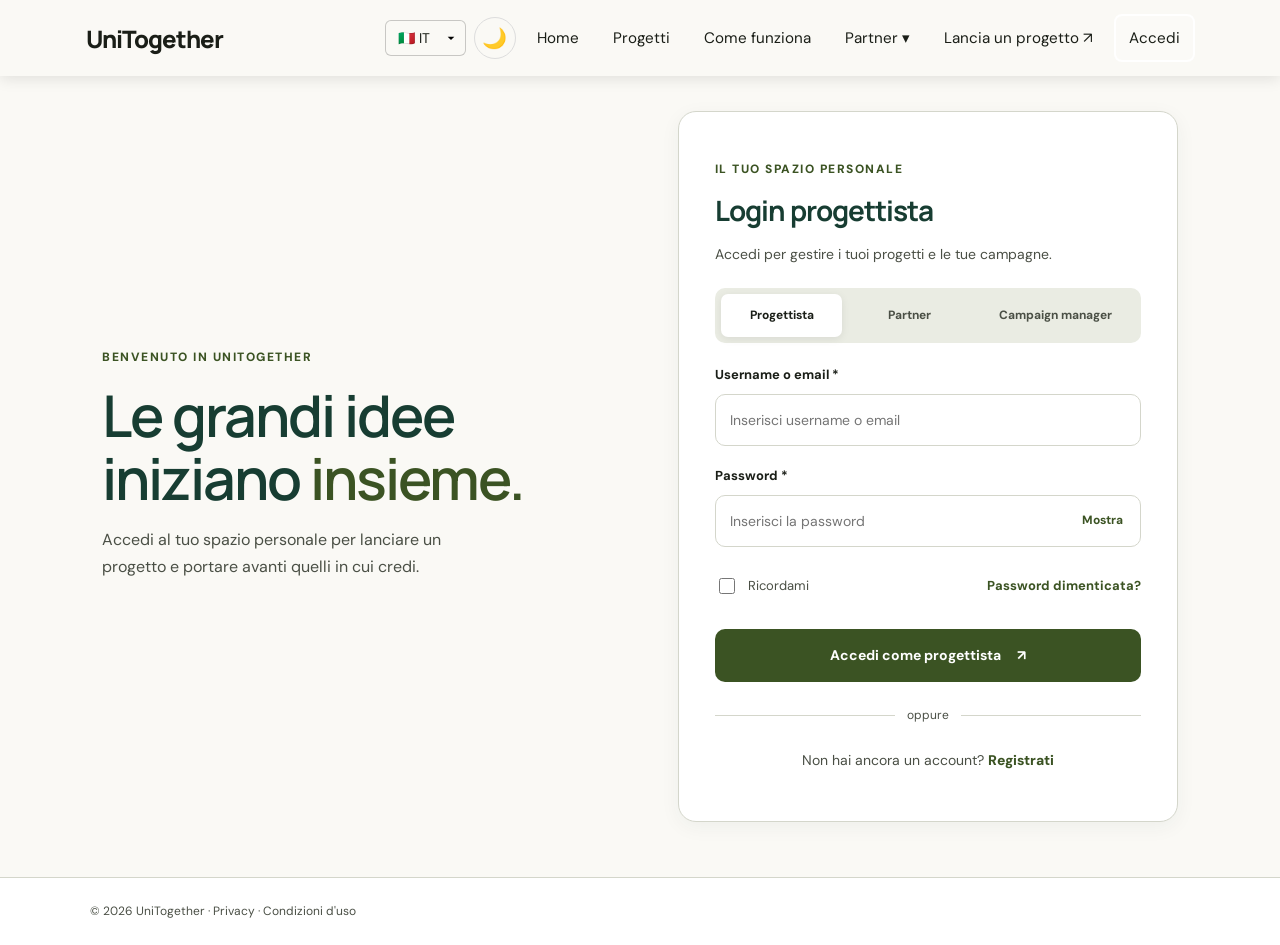
==== commit 04488e51: "Add files via upload" ====
--- a/assignment3_gruppoAC/src/aggiungi.html
+++ b/assignment3_gruppoAC/src/aggiungi.html
@@ -25,7 +25,7 @@
     <nav id="mainNav" aria-label="Menu principale">
         <div class="language-selector">
             <label for="languageSelect" class="sr-only">Seleziona lingua</label>
-            <select id="languageSelect" name="language" autocomplete="language" onchange="cambiaLinguaGoogle(this.value)" aria-label="Seleziona lingua">
+            <select id="languageSelect" name="language" autocomplete="language" onchange="cambiaLinguaGoogle(this.value)">
                 <option value="it">🇮🇹 IT</option>
                 <option value="en">🇬🇧 EN</option>
                 <option value="es">🇪🇸 ES</option>
@@ -204,9 +204,10 @@
                                autocomplete="off"
                                maxlength="80"
                                placeholder="Es. Un laboratorio per il futuro"
+                               aria-describedby="titleHint titleError"
                                required>
-                        <small>Un titolo breve, chiaro e riconoscibile.</small>
-                        <span class="field-error" aria-live="polite"></span>
+                        <small id="titleHint">Un titolo breve, chiaro e riconoscibile.</small>
+                        <span id="titleError" class="field-error" aria-live="polite"></span>
                     </div>
 
                     <div class="field-group">
@@ -224,8 +225,9 @@
                             <input type="text" id="projectUniversity" name="projectUniversity"
                                    autocomplete="organization"
                                    placeholder="Es. Università di Torino"
+                                   aria-describedby="universityError"
                                    required>
-                            <span class="field-error" aria-live="polite"></span>
+                            <span id="universityError" class="field-error" aria-live="polite"></span>
                         </div>
 
                         <div class="field-group">
@@ -233,8 +235,9 @@
                             <input type="text" id="projectLocation" name="projectLocation"
                                    autocomplete="address-level2"
                                    placeholder="Es. Torino"
+                                   aria-describedby="locationError"
                                    required>
-                            <span class="field-error" aria-live="polite"></span>
+                            <span id="locationError" class="field-error" aria-live="polite"></span>
                         </div>
 
                     </div>
@@ -252,8 +255,8 @@
 
                 <div class="wizard-panel" data-panel="1">
 
-                    <div class="field-group" role="radiogroup" aria-labelledby="categoryGroupLabel">
-                        <span id="categoryGroupLabel" class="group-label">Categoria del progetto *</span>
+                    <fieldset class="field-group fieldset-reset" aria-describedby="categoryError">
+                        <legend id="categoryGroupLabel" class="group-label">Categoria del progetto *</legend>
 
                         <div class="category-options">
 
@@ -292,7 +295,7 @@
                         </div>
 
                         <span class="field-error" id="categoryError" aria-live="polite"></span>
-                    </div>
+                    </fieldset>
 
                     <div class="field-row">
 
@@ -302,15 +305,19 @@
                                    autocomplete="off"
                                    min="1" max="10000000"
                                    step="1"
-                                   placeholder="Es. 5000" required>
-                            <span class="field-error" aria-live="polite"></span>
+                                   placeholder="Es. 5000"
+                                   aria-describedby="goalError"
+                                   required>
+                            <span id="goalError" class="field-error" aria-live="polite"></span>
                         </div>
 
                         <div class="field-group">
                             <label for="projectDeadline">Scadenza *</label>
                             <input type="date" id="projectDeadline" name="projectDeadline"
-                                   autocomplete="off" required>
-                            <span class="field-error" aria-live="polite"></span>
+                                   autocomplete="off"
+                                   aria-describedby="deadlineError"
+                                   required>
+                            <span id="deadlineError" class="field-error" aria-live="polite"></span>
                         </div>
 
                     </div>
@@ -337,10 +344,11 @@
                                   autocomplete="off"
                                   rows="3" maxlength="250"
                                   placeholder="Racconta la tua idea in poche parole..."
+                                  aria-describedby="shortCountHint shortDescError"
                                   required></textarea>
 
-                        <small><span id="shortCount">0</span>/250 caratteri</small>
-                        <span class="field-error" aria-live="polite"></span>
+                        <small id="shortCountHint"><span id="shortCount">0</span>/250 caratteri</small>
+                        <span id="shortDescError" class="field-error" aria-live="polite"></span>
                     </div>
 
                     <div class="field-group">
@@ -352,10 +360,11 @@
                                   autocomplete="off"
                                   rows="8" maxlength="3000"
                                   placeholder="Qual è il problema che vuoi risolvere? Qual è la tua soluzione? ..."
+                                  aria-describedby="descCountHint descError"
                                   required></textarea>
 
-                        <small><span id="descriptionCount">0</span>/3000 caratteri</small>
-                        <span class="field-error" aria-live="polite"></span>
+                        <small id="descCountHint"><span id="descriptionCount">0</span>/3000 caratteri</small>
+                        <span id="descError" class="field-error" aria-live="polite"></span>
                     </div>
 
                     <div class="field-group">
@@ -376,9 +385,10 @@
 
                         <input type="file" id="projectImage" name="projectImage"
                                autocomplete="off"
-                               accept="image/png,image/jpeg,image/webp">
-
-                        <small>
+                               accept="image/png,image/jpeg,image/webp"
+                               aria-describedby="imageFormatHint">
+
+                        <small id="imageFormatHint">
                             Formati ammessi: JPG, PNG e WEBP.
                             Dimensione massima: 2 MB.
                         </small>
@@ -418,7 +428,7 @@
                     <div id="projectReview" class="project-review"></div>
 
                     <div class="review-checkbox">
-                        <input type="checkbox" id="confirmProject" name="confirmProject" autocomplete="off">
+                        <input type="checkbox" id="confirmProject" name="confirmProject" autocomplete="off" aria-describedby="confirmError">
                         <label for="confirmProject">
                             Confermo che le informazioni inserite sono corrette
                             e che il progetto rispetta le condizioni di utilizzo. <strong>*</strong>
--- a/assignment3_gruppoAC/stile/stile.css
+++ b/assignment3_gruppoAC/stile/stile.css
@@ -1,5 +1,4 @@
 @import url('https://fonts.googleapis.com/css2?family=DM+Sans:wght@400;500;600;700&family=Manrope:wght@400;500;600;700;800&display=swap');
-
 
 /* Pagine catalogo, dettaglio e informazioni */
 
@@ -8,27 +7,28 @@
 }
 
 .page-hero {
-    padding: 44px 0 28px;
-    max-width: 770px;
+    padding: 2.75rem 0 1.75rem;
+    max-width: 48.125rem;
 }
 
 .page-hero h1 {
-    margin: 10px 0 16px;
+    margin: 0.625rem 0 1rem;
 }
 
 .eyebrow {
-    font-size: 0.8rem;
-    font-weight: 700;
-    letter-spacing: 0.08em;
+    color: var(--green-dark);
+    font-size: 0.75rem;
+    font-weight: 800;
+    letter-spacing: 0.09375rem;
     text-transform: uppercase;
 }
 
 .project-filters {
     display: grid;
     grid-template-columns: 1.8fr 1.1fr 1.1fr;
-    gap: 12px;
+    gap: 0.75rem;
     align-items: end;
-    margin: 24px 0;
+    margin: 1.5rem 0;
 }
 
 .project-filters label {
@@ -39,10 +39,10 @@
 .project-filters select {
     width: 100%;
     min-width: 0;
-    padding: 12px;
+    padding: 0.75rem;
     border: 1px solid #d4dbe2;
-    border-radius: 8px;
-    background: white;
+    border-radius: 0.5rem;
+    background: #ffffff;
     font: inherit;
 }
 
@@ -50,91 +50,99 @@
 .feature-grid {
     display: grid;
     grid-template-columns: repeat(3, minmax(0, 1fr));
-    gap: 24px;
-    margin: 24px 0 48px;
+    gap: 1.5rem;
+    margin: 1.5rem 0 3rem;
 }
 
 .project-card,
 .card {
-    border: 1px solid #e2e7ec;
-    border-radius: 14px;
+    border: 1px solid var(--border);
+    border-radius: 0.875rem;
     overflow: hidden;
-    background: #fff;
-    box-shadow: 0 5px 20px rgb(23 61 50 / 5%);
+    background: #ffffff;
+    box-shadow: 0 5px 20px rgba(23, 61, 50, 0.05);
 }
 
 .project-content,
 .card {
-    padding: 22px;
+    padding: 1.375rem;
 }
 
 .project-image {
-    min-height: 170px;
+    min-height: 10.625rem;
     display: grid;
     place-items: center;
-    margin-bottom: 20px;
-    padding: 20px;
-    border-radius: 10px;
-    color: #fff;
-    font-size: 20px;
+    margin-bottom: 1.25rem;
+    padding: 1.25rem;
+    border-radius: 0.625rem;
+    color: #ffffff;
+    font-size: 1.25rem;
     letter-spacing: 0.08em;
 }
 
 .project-image-green {
-    background: linear-gradient(135deg, #176b55, #8ac7a5);
+    background: #3b5323;
 }
 
 .project-image-blue {
-    background: linear-gradient(135deg, #214e91, #7cb9e8);
+    background: #1b365d;
 }
 
 .project-image-orange {
-    background: linear-gradient(135deg, #a74d22, #f3b36b);
+    background: #8a3c16;
 }
 
 .project-image-purple {
-    background: linear-gradient(135deg, #573d84, #b7a0e5);
+    background: #462f6d;
 }
 
 .progress-track {
     width: 100%;
-    height: 9px;
+    height: 0.5625rem;
     overflow: hidden;
     border-radius: 999px;
     background: #e8edf1;
-    margin: 14px 0;
+    margin: 0.875rem 0;
 }
 
 .progress-track span {
     display: block;
     height: 100%;
     border-radius: inherit;
-    background: #248365;
+    background: #1f6b52;
 }
 
 .project-content .btn,
 .project-summary .btn {
     display: inline-block;
-    margin-top: 10px;
+    margin-top: 0.625rem;
 }
 
 .project-detail {
     display: grid;
-    grid-template-columns: minmax(0, 2fr) minmax(260px, 1fr);
-    gap: 32px;
+    grid-template-columns: minmax(0, 2fr) minmax(16.25rem, 1fr);
+    gap: 2rem;
     align-items: start;
-    padding-bottom: 48px;
+    padding-bottom: 3rem;
 }
 
 .detail-image {
-    min-height: 260px;
-    border-radius: 14px;
-    margin-bottom: 28px;
+    min-height: 16.25rem;
+    border-radius: 0.875rem;
+    margin-bottom: 1.75rem;
+}
+
+.project-subtitle {
+    font-size: 1.15rem;
+    color: var(--muted);
+    font-weight: 500;
+    margin-top: -0.5rem;
+    margin-bottom: 1.5rem;
 }
 
 .project-summary {
     position: sticky;
-    top: 20px;
+    top: 1.25rem;
 }
 
 .project-summary .btn {
@@ -144,19 +152,19 @@
 
 .small-text {
     font-size: 0.88rem;
-    opacity: 0.8;
+    color: var(--muted);
 }
 
 .steps-list {
-    padding-left: 24px;
+    padding-left: 1.5rem;
 }
 
 .steps-list li {
-    padding: 8px 0 18px 8px;
+    padding: 0.5rem 0 1.125rem 0.5rem;
 }
 
 .faq-item {
-    padding: 18px 0;
+    padding: 1.125rem 0;
     border-bottom: 1px solid #e2e7ec;
 }
 
@@ -170,20 +178,20 @@
 }
 
 .cta-section {
-    margin: 48px 0;
-    padding: 32px;
-    border-radius: 16px;
+    margin: 3rem 0;
+    padding: 2rem;
+    border-radius: 1rem;
     background: #f1f6f3;
     border: 1px solid #e0e7df;
 }
 
 .site-footer {
-    padding: 24px;
-    margin-top: 40px;
+    padding: 1.5rem;
+    margin-top: 2.5rem;
     text-align: center;
     border-top: 1px solid #e2e7ec;
     background: #173d32;
-    color: #fff;
+    color: #ffffff;
 }
 
 @media (max-width: 760px) {
@@ -199,25 +207,25 @@
     }
 
     .page-hero {
-        padding-top: 32px;
+        padding-top: 2rem;
     }
 
     .cta-section {
-        padding: 24px;
+        padding: 1.5rem;
     }
 }
 
 :root {
     --bg: #faf9f5;
     --green: #cbe665;
-    --green-dark: #4f6a2b;
+    --green-dark: #3b5323;
     --text: #1a1e17;
-    --muted: #595e53;
+    --muted: #4a4f45;
     --border: #d4d6cb;
     --white: #ffffff;
     --focus-ring: #2e4317;
-    --error: #b3392f;
-    --success: #527a33;
+    --error: #a6261d;
+    --success: #3b5e22;
 }
 
 *, *::before, *::after {
@@ -229,6 +237,7 @@
     background: var(--bg);
     color: var(--text);
     font-family: 'DM Sans', sans-serif;
+    font-size: 1rem;
     line-height: 1.6;
     -webkit-font-smoothing: antialiased;
 }
@@ -238,30 +247,36 @@
     text-decoration: none;
 }
 
-button, input {
+button, input, select, textarea {
     font: inherit;
 }
 
 /* Accessibilità migliorata: Focus visibile per navigazione da tastiera */
-button:focus-visible, a:focus-visible, input:focus-visible {
+.btn:focus-visible,
+a:focus-visible,
+input:focus-visible,
+select:focus-visible,
+textarea:focus-visible,
+button:focus-visible,
+summary:focus-visible {
     outline: 3px solid var(--focus-ring);
-    outline-offset: 2px;
+    outline-offset: 3px;
 }
 
 .navbar {
-    min-height: 78px;
-    padding: 15px 7%;
+    min-height: 4.875rem;
+    padding: 0.9375rem 7%;
     display: flex;
     justify-content: space-between;
     align-items: center;
-    gap: 25px;
+    gap: 1.5625rem;
     border-bottom: 1px solid var(--border);
     background: var(--white);
 }
 
 .logo {
-    font: 800 22px 'Manrope', sans-serif;
-    letter-spacing: -1px;
+    font: 800 1.375rem 'Manrope', sans-serif;
+    letter-spacing: -0.0625rem;
     white-space: nowrap;
 }
 
@@ -273,11 +288,11 @@
 .navigation, .nav-actions {
     display: flex;
     align-items: center;
-    gap: 25px;
+    gap: 1.5625rem;
 }
 
 .navigation a, .back-link {
-    font-size: 14px;
+    font-size: 0.875rem;
     font-weight: 600;
     color: var(--muted);
 }
@@ -290,15 +305,16 @@
     display: inline-flex;
     align-items: center;
     justify-content: space-between;
-    gap: 16px;
-    padding: 14px 20px;
+    gap: 1rem;
+    padding: 0.875rem 1.25rem;
     border: 1px solid transparent;
-    border-radius: 10px;
-    font-size: 14px;
+    border-radius: 0.625rem;
+    font-size: 0.875rem;
     font-weight: 700;
     cursor: pointer;
     transition: transform 0.2s ease, background-color 0.2s ease;
-    background: lightgray;
+    background: #e2e5dc;
+    color: #1a1e17;
 }
 
 .btn:hover {
@@ -317,46 +333,40 @@
 }
 
 .dark-btn {
-    background: var(--text);
-    color: var(--white);
+    background: #1a1e17;
+    color: #ffffff;
 }
 
 .small-btn {
-    padding: 10px 14px;
-    font-size: 13px;
+    padding: 0.625rem 0.875rem;
+    font-size: 0.8125rem;
 }
 
 .menu-toggle {
     display: none;
     border: 0;
-    background: none;
-    font-size: 24px;
+    background: transparent;
+    color: #ffffff;
+    font-size: 1.6875rem;
     cursor: pointer;
+    padding: 0.3125rem;
 }
 
 /* HOME */
 
 .hero {
-    min-height: 570px;
-    padding: 75px 10%;
+    min-height: 35.625rem;
+    padding: 4.6875rem 10%;
     display: grid;
     grid-template-columns: 1fr 1fr;
-    gap: 50px;
+    gap: 3.125rem;
     align-items: center;
 }
 
-.eyebrow {
-    color: var(--green-dark);
-    font-size: 12px;
-    font-weight: 800;
-    letter-spacing: 1.5px;
-    text-transform: uppercase;
-}
-
 .hero h1, .login-intro h1, .registration-intro h1 {
-    font: 600 clamp(36px, 4.5vw, 60px)/1.1 'Manrope', sans-serif;
-    letter-spacing: -2px;
-    margin: 16px 0;
+    font: 600 clamp(2.25rem, 4.5vw, 3.75rem)/1.1 'Manrope', sans-serif;
+    letter-spacing: -0.125rem;
+    margin: 1rem 0;
 }
 
 .hero h1 span, .login-intro h1 span,
@@ -365,24 +375,24 @@
 }
 
 .hero-text > p:not(.eyebrow) {
-    max-width: 480px;
-    color: var(--muted);
-    font-size: 16px;
+    max-width: 30rem;
+    color: var(--muted);
+    font-size: 1rem;
     line-height: 1.7;
 }
 
 .hero-actions {
     display: flex;
-    gap: 12px;
+    gap: 0.75rem;
     flex-wrap: wrap;
-    margin-top: 25px;
+    margin-top: 1.5625rem;
 }
 
 .statistics {
     display: flex;
-    gap: 35px;
-    margin-top: 45px;
-    padding-top: 20px;
+    gap: 2.1875rem;
+    margin-top: 2.8125rem;
+    padding-top: 1.25rem;
     border-top: 1px solid var(--border);
 }
 
@@ -392,16 +402,16 @@
 }
 
 .statistics strong {
-    font: 800 24px 'Manrope', sans-serif;
+    font: 800 1.5rem 'Manrope', sans-serif;
 }
 
 .statistics small {
     color: var(--muted);
-    font-size: 12px;
+    font-size: 0.75rem;
 }
 
 .hero-illustration {
-    min-height: 400px;
+    min-height: 25rem;
     display: grid;
     place-items: center;
     position: relative;
@@ -409,77 +419,77 @@
 
 .illustration-circle {
     position: absolute;
-    width: 330px;
-    height: 330px;
+    width: 20.625rem;
+    height: 20.625rem;
     display: grid;
     place-items: center;
     border: 1px solid var(--border);
     border-radius: 50%;
     color: #d1d9c2;
-    font-size: 240px;
+    font-size: 15rem;
 }
 
 .illustration-card {
     position: relative;
     z-index: 1;
-    width: min(320px, 90%);
-    padding: 24px;
+    width: min(20rem, 90%);
+    padding: 1.5rem;
     background: var(--white);
     border: 1px solid var(--border);
-    border-radius: 18px;
+    border-radius: 1.125rem;
     box-shadow: 0 20px 45px rgba(26, 30, 23, 0.08);
     transform: rotate(2deg);
 }
 
 .badge {
     display: inline-block;
-    padding: 6px 12px;
-    border-radius: 20px;
+    padding: 0.375rem 0.75rem;
+    border-radius: 1.25rem;
     background: #e8f2d1;
     color: var(--green-dark);
-    font-size: 11px;
+    font-size: 0.6875rem;
     font-weight: 800;
 }
 
 .illustration-art {
-    height: 130px;
-    margin: 15px 0;
-    border-radius: 10px;
+    height: 8.125rem;
+    margin: 0.9375rem 0;
+    border-radius: 0.625rem;
     background: #edf5db;
     display: grid;
     place-items: center;
-    font-size: 70px;
+    font-size: 4.375rem;
 }
 
 .illustration-card h3, .project-card h3 {
-    font: 700 18px 'Manrope', sans-serif;
-    margin: 8px 0;
+    font: 700 1.125rem 'Manrope', sans-serif;
+    margin: 0.5rem 0;
 }
 
 .illustration-card p:not(.eyebrow),
 .project-card > p:not(.eyebrow) {
     color: var(--muted);
-    font-size: 14px;
+    font-size: 0.875rem;
 }
 
 .progress {
-    height: 8px;
-    margin: 15px 0 8px;
+    height: 0.5rem;
+    margin: 0.9375rem 0 0.5rem;
     overflow: hidden;
-    border-radius: 10px;
+    border-radius: 0.625rem;
     background: #e2e5dc;
 }
 
 .progress span {
     display: block;
     height: 100%;
-    border-radius: 10px;
+    border-radius: 0.625rem;
     background: var(--green-dark);
 }
 
 .funding {
     color: var(--muted);
-    font-size: 13px;
+    font-size: 0.8125rem;
 }
 
 .funding strong {
@@ -487,7 +497,7 @@
 }
 
 .projects-section {
-    padding: 70px 8%;
+    padding: 4.375rem 8%;
     background: #f0f2eb;
 }
 
@@ -495,72 +505,68 @@
     display: flex;
     align-items: center;
     justify-content: space-between;
-    gap: 20px;
-    margin-bottom: 30px;
+    gap: 1.25rem;
+    margin-bottom: 1.875rem;
 }
 
 .section-title h2 {
-    font: 600 clamp(28px, 3vw, 40px) 'Manrope', sans-serif;
-    letter-spacing: -1.5px;
-    margin: 8px 0;
-}
-
-.project-grid {
-    display: grid;
-    grid-template-columns: repeat(3, minmax(0, 1fr));
-    gap: 24px;
+    font: 600 clamp(1.75rem, 3vw, 2.5rem) 'Manrope', sans-serif;
+    letter-spacing: -0.09375rem;
+    margin: 0.5rem 0;
 }
 
 .project-card {
-    padding: 24px;
+    padding: 1.5rem;
     border: 1px solid var(--border);
-    border-radius: 16px;
+    border-radius: 1rem;
     background: var(--white);
     transition: transform 0.2s ease, box-shadow 0.2s ease;
 }
 
 .project-card:hover {
-    transform: translateY(-4px);
-    box-shadow: 0 12px 30px rgba(26, 30, 23, 0.06);
+    transform: translateY(-3px);
+    box-shadow: 0 10px 26px rgba(23, 61, 50, 0.1);
 }
 
 .green-art { background: #e2efcb; color: var(--green-dark); }
-.lilac-art { background: #eee8f9; color: #5f5791; }
-.orange-art { background: #fae6d4; color: #9c5d28; }
+.lilac-art { background: #eee8f9; color: #4a4275; }
+.orange-art { background: #fae6d4; color: #7c481c; }
 
 .project-card .back-link {
     display: inline-block;
-    margin-top: 12px;
+    margin-top: 0.75rem;
     color: var(--green-dark);
     font-weight: 700;
 }
 
 .call-to-action {
-    margin: 50px 8%;
-    padding: 40px;
-    border-radius: 18px;
-    background: var(--green-dark);
-    color: var(--text);
+    margin: 3.125rem 8%;
+    padding: 2.5rem;
+    border-radius: 1.125rem;
+    background: #e6eed6;
+    color: #1a1e17;
     display: flex;
     align-items: center;
     justify-content: space-between;
-    gap: 25px;
+    gap: 1.5625rem;
 }
 
 .call-to-action h2 {
-    font: 700 28px 'Manrope', sans-serif;
-    margin: 8px 0;
+    font: 700 1.75rem 'Manrope', sans-serif;
+    margin: 0.5rem 0;
+    color: #173d32;
 }
 
 .call-to-action p {
-    font-size: 14px;
+    font-size: 0.875rem;
+    color: #1a1e17;
 }
 
 .footer-simple {
-    padding: 24px 7%;
+    padding: 1.5rem 7%;
     border-top: 1px solid var(--border);
     color: var(--muted);
-    font-size: 12px;
+    font-size: 0.75rem;
     background: var(--white);
 }
 
@@ -577,7 +583,7 @@
 }
 
 .login-layout, .registration-layout {
-    padding: 35px 8% 55px;
+    padding: 2.1875rem 8% 3.4375rem;
     display: grid;
     grid-template-columns: 1fr 1fr;
     gap: 7%;
@@ -585,56 +591,56 @@
 }
 
 .login-intro, .registration-intro {
-    padding: 35px 0;
+    padding: 2.1875rem 0;
 }
 
 .login-intro > p:not(.eyebrow),
 .registration-intro > p:not(.eyebrow) {
-    max-width: 400px;
-    color: var(--muted);
-    font-size: 16px;
+    max-width: 25rem;
+    color: var(--muted);
+    font-size: 1rem;
     line-height: 1.7;
 }
 
 .login-card, .registration-card {
     width: 100%;
-    max-width: 500px;
-    padding: 36px;
+    max-width: 31.25rem;
+    padding: 2.25rem;
     background: var(--white);
     border: 1px solid var(--border);
-    border-radius: 18px;
+    border-radius: 1.125rem;
     box-shadow: 0 15px 40px rgba(26, 30, 23, 0.06);
 }
 
 .login-card h2, .registration-card h2 {
-    margin: 8px 0;
-    font: 700 28px 'Manrope', sans-serif;
-    letter-spacing: -1px;
+    margin: 0.5rem 0;
+    font: 700 1.75rem 'Manrope', sans-serif;
+    letter-spacing: -0.0625rem;
 }
 
 .login-card > p:not(.eyebrow),
 .muted {
     color: var(--muted);
-    font-size: 14px;
+    font-size: 0.875rem;
 }
 
 .login-types {
     display: grid;
     grid-template-columns: 1fr 1fr 1.3fr;
-    gap: 6px;
-    padding: 6px;
-    margin: 22px 0;
-    border-radius: 10px;
+    gap: 0.375rem;
+    padding: 0.375rem;
+    margin: 1.375rem 0;
+    border-radius: 0.625rem;
     background: #eaece3;
 }
 
 .role {
-    padding: 12px 6px;
+    padding: 0.75rem 0.375rem;
     border: 0;
-    border-radius: 7px;
+    border-radius: 0.4375rem;
     background: transparent;
     color: var(--muted);
-    font-size: 12px;
+    font-size: 0.75rem;
     font-weight: 700;
     cursor: pointer;
     transition: background-color 0.2s ease, color 0.2s ease;
@@ -648,31 +654,31 @@
 
 .form-group {
     min-width: 0;
-    margin-bottom: 20px;
+    margin-bottom: 1.25rem;
 }
 
 .form-group label {
     display: block;
-    margin-bottom: 8px;
-    font-size: 13px;
+    margin-bottom: 0.5rem;
+    font-size: 0.8125rem;
     font-weight: 700;
 }
 
 .form-group input:not([type="checkbox"]) {
     width: 100%;
-    padding: 14px;
+    padding: 0.875rem;
     border: 1px solid var(--border);
-    border-radius: 10px;
+    border-radius: 0.625rem;
     background: var(--white);
     color: var(--text);
-    font-size: 14px;
+    font-size: 0.875rem;
     transition: border-color 0.2s ease, box-shadow 0.2s ease;
 }
 
 .form-group input:focus {
-    outline: none;
+    outline: 3px solid var(--focus-ring);
+    outline-offset: 2px;
     border-color: var(--green-dark);
-    box-shadow: 0 0 0 3px rgba(79, 106, 43, 0.15);
 }
 
 .form-group input.invalid {
@@ -689,28 +695,28 @@
 }
 
 .password-box input {
-    padding-right: 85px !important;
+    padding-right: 5.3125rem !important;
 }
 
 .show-password {
     position: absolute;
     top: 50%;
-    right: 10px;
+    right: 0.625rem;
     transform: translateY(-50%);
-    padding: 8px;
+    padding: 0.5rem;
     border: 0;
     background: transparent;
     color: var(--green-dark);
-    font-size: 12px;
+    font-size: 0.75rem;
     font-weight: 700;
     cursor: pointer;
 }
 
 .error {
     display: block;
-    margin-top: 6px;
+    margin-top: 0.375rem;
     color: var(--error);
-    font-size: 12px;
+    font-size: 0.75rem;
     font-weight: 600;
 }
 
@@ -720,18 +726,18 @@
 
 .hint {
     display: block;
-    margin-top: 6px;
-    color: var(--muted);
-    font-size: 12px;
+    margin-top: 0.375rem;
+    color: var(--muted);
+    font-size: 0.75rem;
 }
 
 .login-options {
     display: flex;
     align-items: center;
     justify-content: space-between;
-    gap: 10px;
-    margin: 8px 0 22px;
-    font-size: 13px;
+    gap: 0.625rem;
+    margin: 0.5rem 0 1.375rem;
+    font-size: 0.8125rem;
 }
 
 .login-options a {
@@ -742,30 +748,30 @@
 .remember, .terms {
     display: flex;
     align-items: flex-start;
-    gap: 10px;
-    font-size: 13px;
+    gap: 0.625rem;
+    font-size: 0.8125rem;
     color: var(--muted);
 }
 
 input[type="checkbox"] {
     accent-color: var(--green-dark);
-    margin-top: 3px;
-    width: 16px;
-    height: 16px;
+    margin-top: 0.1875rem;
+    width: 1rem;
+    height: 1rem;
     cursor: pointer;
 }
 
 .login-card .primary-btn,
 .registration-card .primary-btn {
     width: 100%;
-    margin-top: 10px;
+    margin-top: 0.625rem;
     justify-content: center;
 }
 
 .form-message {
     min-height: 0;
-    color: var(--green-dark);
-    font-size: 13px;
+    color: var(--error);
+    font-size: 0.8125rem;
     font-weight: 600;
 }
 
@@ -776,10 +782,10 @@
 .separator {
     display: flex;
     align-items: center;
-    gap: 12px;
-    margin: 24px 0;
-    color: var(--muted);
-    font-size: 12px;
+    gap: 0.75rem;
+    margin: 1.5rem 0;
+    color: var(--muted);
+    font-size: 0.75rem;
 }
 
 .separator::before, .separator::after {
@@ -792,7 +798,7 @@
 .register-link {
     text-align: center;
     color: var(--muted);
-    font-size: 13px;
+    font-size: 0.8125rem;
 }
 
 .register-link a, .terms a {
@@ -803,20 +809,20 @@
 .two-columns {
     display: grid;
     grid-template-columns: 1fr 1fr;
-    gap: 16px;
+    gap: 1rem;
 }
 
 .password-rules {
     display: grid;
     grid-template-columns: 1fr 1fr;
-    gap: 6px 12px;
-    margin-top: 12px;
+    gap: 0.375rem 0.75rem;
+    margin-top: 0.75rem;
 }
 
 .password-rules p {
     margin: 0;
     color: var(--muted);
-    font-size: 12px;
+    font-size: 0.75rem;
 }
 
 .password-rules p.passed {
@@ -825,12 +831,12 @@
 }
 
 .terms {
-    margin: 14px 0;
+    margin: 0.875rem 0;
 }
 
 @media (max-width: 850px) {
     .navigation, .nav-actions {
-        gap: 14px;
+        gap: 0.875rem;
     }
 
     .hero, .login-layout, .registration-layout {
@@ -841,13 +847,13 @@
 
     .project-grid {
         grid-template-columns: repeat(2, minmax(0, 1fr));
-        gap: 16px;
+        gap: 1rem;
     }
 }
 
 @media (max-width: 650px) {
     .navbar {
-        padding: 15px 5%;
+        padding: 0.9375rem 5%;
     }
 
     .navigation, .nav-actions {
@@ -860,19 +866,19 @@
 
     .hero, .login-layout, .registration-layout {
         grid-template-columns: 1fr;
-        padding: 35px 6%;
+        padding: 2.1875rem 6%;
     }
 
     .hero h1, .login-intro h1, .registration-intro h1 {
-        font-size: 36px;
+        font-size: 2.25rem;
     }
 
     .hero-illustration {
-        min-height: 330px;
+        min-height: 20.625rem;
     }
 
     .statistics {
-        gap: 20px;
+        gap: 1.25rem;
     }
 
     .project-grid {
@@ -885,20 +891,20 @@
     }
 
     .projects-section {
-        padding: 45px 6%;
+        padding: 2.8125rem 6%;
     }
 
     .call-to-action {
-        margin: 25px 5%;
-        padding: 28px;
+        margin: 1.5625rem 5%;
+        padding: 1.75rem;
     }
 
     .login-intro, .registration-intro {
-        padding: 10px 0;
+        padding: 0.625rem 0;
     }
 
     .login-card, .registration-card {
-        padding: 24px 20px;
+        padding: 1.5rem 1.25rem;
     }
 
     .two-columns {
@@ -922,13 +928,13 @@
 }
 
 .container {
-    width: min(1120px, calc(100% - 48px));
+    width: min(70rem, calc(100% - 3rem));
     margin-inline: auto;
 }
 
 main.container {
-    padding-top: 24px;
-    padding-bottom: 48px;
+    padding-top: 1.5rem;
+    padding-bottom: 3rem;
 }
 
 h1, h2, h3, p {
@@ -950,30 +956,24 @@
     position: sticky;
     top: 0;
     z-index: 100;
-    background: #4f6a2b;
-    color: #fff;
-    box-shadow: 0 3px 14px rgb(0 0 0 / 10%);
-}
-
-.site-header > * {
-    max-width: 1200px;
-    margin-inline: auto;
-}
-
-.site-header {
-    padding: 0 24px;
-}
-
-.site-header {
+    background: #3b5323;
+    color: #ffffff;
+    box-shadow: 0 3px 14px rgba(0, 0, 0, 0.1);
+    padding: 0 1.5rem;
     display: flex;
     align-items: center;
     justify-content: space-between;
-    gap: 24px;
-    min-height: 76px;
+    gap: 1.5rem;
+    min-height: 4.75rem;
+}
+
+.site-header > * {
+    max-width: 75rem;
+    margin-inline: auto;
 }
 
 .site-header .logo {
-    color: #fff;
+    color: #ffffff;
     font-size: 1.5rem;
     font-weight: 800;
     text-decoration: none;
@@ -985,14 +985,14 @@
     align-items: center;
     justify-content: flex-end;
     flex-wrap: wrap;
-    gap: 8px;
+    gap: 0.5rem;
 }
 
 .site-header nav a {
     display: inline-block;
-    padding: 10px 13px;
-    color: #fff;
-    border-radius: 8px;
+    padding: 0.625rem 0.8125rem;
+    color: #ffffff;
+    border-radius: 0.5rem;
     text-decoration: none;
     font-size: 0.95rem;
     transition: background 0.2s ease;
@@ -1001,36 +1001,19 @@
 .site-header nav a:hover,
 .site-header nav a:focus-visible,
 .site-header nav a[aria-current="page"] {
-    background: rgb(255 255 255 / 14%);
-    border: 2px solid #1a1e17;
+    background: rgba(255, 255, 255, 0.18);
+    border: 2px solid #ffffff;
 }
 
 /* ===== SEZIONI E CARD ===== */
 
 .section {
-    margin: 48px 0;
-}
-
-.project-card {
-    transition: transform 0.2s ease, box-shadow 0.2s ease;
-}
-
-.project-card:hover {
-    transform: translateY(-3px);
-    box-shadow: 0 10px 26px rgb(23 61 50 / 10%);
+    margin: 3rem 0;
 }
 
 .btn:not(.edit-project-btn):hover {
-    background: #7b7c7b;
-}
-
-.btn:focus-visible,
-a:focus-visible,
-input:focus-visible,
-select:focus-visible,
-button:focus-visible {
-    outline: 3px solid var(--focus-ring);
-    outline-offset: 3px;
+    background: #2b3d19;
+    color: #ffffff;
 }
 
 .site-footer a {
@@ -1041,15 +1024,15 @@
 
 @media (max-width: 760px) {
     .container {
-        width: calc(100% - 32px);
+        width: calc(100% - 2rem);
     }
 
     .site-header {
         position: static;
         flex-direction: column;
         align-items: stretch;
-        padding: 16px;
-        gap: 12px;
+        padding: 1rem;
+        gap: 0.75rem;
     }
 
     .site-header nav {
@@ -1057,7 +1040,7 @@
     }
 
     .site-header nav a {
-        padding: 8px 10px;
+        padding: 0.5rem 0.625rem;
     }
 
     .project-filters,
@@ -1068,10 +1051,9 @@
     }
 
     .page-hero {
-        padding-top: 28px;
-    }
-}
-
+        padding-top: 1.75rem;
+    }
+}
 
 /* ===== MENU A TENDINA PARTNER ===== */
 
@@ -1082,39 +1064,35 @@
 .partner-btn {
     background: transparent;
     border: none;
-    color: white;
-    padding: 10px 13px;
-    border-radius: 8px;
+    color: #ffffff;
+    padding: 0.625rem 0.8125rem;
+    border-radius: 0.5rem;
     font: inherit;
     font-size: 0.95rem;
     cursor: pointer;
 }
 
 .partner-btn:hover {
-    background: rgb(255 255 255 / 14%);
-    border: 2px solid #1a1e17;
-}
-
-/* Menu principale */
+    background: rgba(255, 255, 255, 0.18);
+    border: 2px solid #ffffff;
+}
 
 .partner-menu {
     display: none;
     position: absolute;
     top: 100%;
     left: 0;
-    min-width: 210px;
-    background: #4f6a2b;
-    border-radius: 10px;
-    box-shadow: 0 5px 20px rgb(0 0 0 / 18%);
-    padding: 7px;
+    min-width: 13.125rem;
+    background: #3b5323;
+    border-radius: 0.625rem;
+    box-shadow: 0 5px 20px rgba(0, 0, 0, 0.18);
+    padding: 0.4375rem;
     z-index: 1000;
 }
 
 .partner-menu.active {
     display: block;
 }
-
-/* Link e pulsanti del menu */
 
 .partner-menu a,
 .submenu-btn {
@@ -1122,25 +1100,23 @@
     justify-content: space-between;
     align-items: center;
     width: 100%;
-    padding: 11px 13px;
-    color: #4f6a2b;
-    background: white;
+    padding: 0.6875rem 0.8125rem;
+    color: #2e4317;
+    background: #ffffff;
     border: none;
-    border-radius: 15px;
+    border-radius: 0.9375rem;
     text-decoration: none;
     font: inherit;
-    font-size: 14px;
+    font-size: 0.875rem;
     text-align: left;
     cursor: pointer;
-    margin-bottom: 4px;
+    margin-bottom: 0.25rem;
 }
 
 .partner-menu a:hover,
 .submenu-btn:hover {
     background: #edf2e9;
 }
-
-/* Sottomenu laterale */
 
 .partner-item {
     position: relative;
@@ -1151,12 +1127,12 @@
     position: absolute;
     top: 0;
     left: 100%;
-    min-width: 230px;
-    background: #4f6a2b;
-    color: white;
-    border-radius: 10px;
-    box-shadow: 0 5px 20px rgb(0 0 0 / 18%);
-    padding: 7px;
+    min-width: 14.375rem;
+    background: #3b5323;
+    color: #ffffff;
+    border-radius: 0.625rem;
+    box-shadow: 0 5px 20px rgba(0, 0, 0, 0.18);
+    padding: 0.4375rem;
     z-index: 1001;
 }
 
@@ -1164,14 +1140,10 @@
     display: block;
 }
 
-/* Piccola freccia */
-
 .submenu-btn span {
-    font-size: 20px;
-    color: #4f6a2b;
-}
-
-/* Accessibilità */
+    font-size: 1.25rem;
+    color: #2e4317;
+}
 
 .partner-btn:focus-visible,
 .submenu-btn:focus-visible {
@@ -1179,8 +1151,6 @@
     outline-offset: 2px;
 }
 
-/* Versione smartphone */
-
 @media (max-width: 760px) {
     .partner-dropdown {
         width: 100%;
@@ -1190,60 +1160,46 @@
         position: static;
         width: 100%;
         box-shadow: none;
-        background: #4f6a2b;
+        background: #3b5323;
     }
 
     .partner-submenu {
         position: static;
         width: 100%;
         box-shadow: none;
-        background: #4f6a2b;
-        padding-left: 15px;
-        color: white;
+        background: #3b5323;
+        padding-left: 0.9375rem;
+        color: #ffffff;
     }
 }
 
 .partner-dropdown .partner-submenu a {
     display: block;
     width: 100%;
-    padding: 10px 13px;
-    color: #4f6a2b;
-    background: #fff;
+    padding: 0.625rem 0.8125rem;
+    color: #2e4317;
+    background: #ffffff;
     text-decoration: none;
-    border-radius: 7px;
+    border-radius: 0.4375rem;
     font: inherit;
-    font-size: 14px;
+    font-size: 0.875rem;
 }
 
 .partner-dropdown .partner-submenu a:hover,
 .partner-dropdown .partner-submenu a:focus-visible {
-    color: #4f6a2b;
+    color: #1a1e17;
     background: #e8f1f5;
 }
 
-
-/* BURGER MENU */
-
-.menu-toggle {
-    display: none;
-    border: 0;
-    background: transparent;
-    color: white;
-    font-size: 27px;
-    cursor: pointer;
-    padding: 5px;
-}
-
 /* RESPONSIVE NAVBAR */
 
 @media (max-width: 850px) {
-
     .site-header {
         position: relative;
         display: flex;
         justify-content: flex-start;
         align-items: center;
-        gap: 16px;
+        gap: 1rem;
     }
 
     .menu-toggle {
@@ -1260,15 +1216,13 @@
         right: 0;
         z-index: 1000;
         order: 3;
-
         flex-direction: column;
         align-items: stretch;
         gap: 0;
-
-        padding: 12px 20px;
+        padding: 0.75rem 1.25rem;
         background: var(--white);
         border: 1px solid var(--border);
-        box-shadow: 0 8px 20px rgba(0,0,0,.08);
+        box-shadow: 0 8px 20px rgba(0, 0, 0, 0.08);
     }
 
     .site-header nav.active {
@@ -1283,14 +1237,12 @@
     .site-header .partner-btn {
         display: block;
         width: 100%;
-        padding: 13px 10px;
+        padding: 0.8125rem 0.625rem;
         text-align: left;
         color: var(--text);
         background: transparent;
         border-bottom: 1px solid var(--border);
     }
-
-    /* Partner nel menu mobile */
 
     .partner-dropdown {
         width: 100%;
@@ -1301,7 +1253,7 @@
         width: 100%;
         box-shadow: none;
         border: 0;
-        padding-left: 12px;
+        padding-left: 0.75rem;
     }
 
     .partner-item {
@@ -1313,13 +1265,13 @@
         width: 100%;
         box-shadow: none;
         border: 0;
-        padding-left: 15px;
+        padding-left: 0.9375rem;
     }
 
     .partner-submenu a {
         color: var(--text);
         background: #f1f4f1;
-        padding: 11px 14px;
+        padding: 0.6875rem 0.875rem;
     }
 }
 
@@ -1327,7 +1279,7 @@
     --bg: #15171c;
     --surface: #20232b;
     --text: #f1f2f5;
-    --text-muted: #a5aab6;
+    --text-muted: #c2c6d0;
     --border: #363a45;
     --primary: #918aff;
     --primary-hover: #aaa5ff;
@@ -1338,21 +1290,21 @@
     display: flex;
     flex-wrap: wrap;
     align-items: center;
-    gap: 8px;
-    max-width: 1200px;
-    margin: 16px auto;
-    padding: 0 24px;
-    color: var(--text-muted);
+    gap: 0.5rem;
+    max-width: 75rem;
+    margin: 1rem auto;
+    padding: 0 1.5rem;
+    color: var(--muted);
     font-size: 0.9rem;
 }
 
 .breadcrumbs a {
-    color: var(--text-muted);
+    color: var(--muted);
     text-decoration: none;
 }
 
 .breadcrumbs a:hover {
-    color: var(--primary);
+    color: var(--green-dark);
     text-decoration: underline;
 }
 
@@ -1363,20 +1315,20 @@
 
 @media (max-width: 600px) {
     .breadcrumbs {
-        width: calc(100% - 32px);
-        margin: 12px auto 20px;
+        width: calc(100% - 2rem);
+        margin: 0.75rem auto 1.25rem;
         font-size: 0.85rem;
-        gap: 6px;
+        gap: 0.375rem;
     }
 }
 
 .responsive-logo {
-    width: 100%;           /* Occupa fino al 100% dello spazio disponibile sul mobile */
-    max-width: 500px;      /* Su desktop non supererà mai questa larghezza */
-    height: auto;          /* Mantiene le proporzioni originali (aspect-ratio) */
-    object-fit: contain;   /* Assicura che il logo non venga tagliato o deformato */
+    width: 100%;
+    max-width: 31.25rem;
+    height: auto;
+    object-fit: contain;
     display: block;
-    margin: 0 auto;        /* Lo centra orizzontalmente nel contenitore */
+    margin: 0 auto;
 }
 
 /* =====================================
@@ -1384,10 +1336,8 @@
    ===================================== */
 
 @media (prefers-color-scheme: dark) {
-
     :root {
         color-scheme: dark;
-
         --bg-color: #151619;
         --card-color: #222329;
         --text-color: #f5f5f5;
@@ -1401,7 +1351,6 @@
         color: var(--text-color);
     }
 
-    /* Header e navigazione */
     .site-header {
         background-color: var(--bg-color);
         border-bottom: 1px solid var(--border-color);
@@ -1412,14 +1361,12 @@
         color: var(--text-color);
     }
 
-    /* Hero */
     .hero,
     .projects-section {
         background-color: var(--bg-color);
         color: var(--text-color);
     }
 
-    /* Card dei progetti */
     .project-card {
         background-color: var(--card-color);
         color: var(--text-color);
@@ -1437,7 +1384,6 @@
         color: var(--text-color);
     }
 
-    /* Barra di avanzamento */
     .progress-track {
         background-color: #454650;
     }
@@ -1446,13 +1392,11 @@
         background-color: #48d982;
     }
 
-    /* Pulsanti */
     .secondary-btn {
         color: var(--text-color);
         border-color: var(--text-color);
     }
 
-    /* Sezioni finali */
     .call-to-action {
         background-color: var(--section-color);
         color: var(--text-color);
@@ -1464,7 +1408,6 @@
         border-top: 1px solid var(--border-color);
     }
 
-    /* Testi secondari */
     .eyebrow,
     .funding,
     .section-title {
@@ -1475,11 +1418,11 @@
 /* Pulsante cambio tema */
 .theme-toggle {
     background: transparent;
-    border: 1px solid var(--border-color, #ddd);
+    border: 1px solid var(--border-color, #dddddd);
     border-radius: 50%;
-    width: 42px;
-    height: 42px;
-    font-size: 20px;
+    width: 2.625rem;
+    height: 2.625rem;
+    font-size: 1.25rem;
     cursor: pointer;
     display: inline-flex;
     align-items: center;
@@ -1495,23 +1438,20 @@
    MODALITÀ SCURA
    ========================= */
 
-/* 1. Variabili ricalibrate per il tema scuro */
 html[data-theme="dark"] {
     --bg: #151619;
-    --white: #222329;       /* Sfondo delle card, navbar e form */
-    --text: #f5f5f5;        /* Testo principale chiaro */
-    --muted: #a5aab6;       /* Testo secondario */
-    --border: #383941;      /* Bordi più scuri */
-    --green-dark: #6a7d05;  /* Verde brillante per risaltare sul nero */
-}
-
-/* 2. Sfondo generale e testo base */
+    --white: #222329;
+    --text: #f5f5f5;
+    --muted: #c2c6d0;
+    --border: #383941;
+    --green-dark: #8ab833;
+}
+
 html[data-theme="dark"] body {
     background-color: var(--bg) !important;
     color: var(--text) !important;
 }
 
-/* 3. Intestazioni (Titoli fissi) */
 html[data-theme="dark"] h1,
 html[data-theme="dark"] h2,
 html[data-theme="dark"] h3,
@@ -1520,7 +1460,6 @@
     color: #ffffff !important;
 }
 
-/* 4. Sfondi Card e Contenitori */
 html[data-theme="dark"] .project-card,
 html[data-theme="dark"] .card,
 html[data-theme="dark"] .login-card,
@@ -1532,7 +1471,6 @@
     color: var(--text) !important;
 }
 
-/* 5. Testi interni alle card e paragrafi secondari */
 html[data-theme="dark"] .project-card p,
 html[data-theme="dark"] .card p,
 html[data-theme="dark"] .login-card p,
@@ -1545,7 +1483,6 @@
     color: var(--muted) !important;
 }
 
-/* Evidenziazioni (Numeri e statistiche) */
 html[data-theme="dark"] .project-card strong,
 html[data-theme="dark"] .card strong,
 html[data-theme="dark"] .funding strong,
@@ -1553,7 +1490,6 @@
     color: #ffffff !important;
 }
 
-/* 6. Header, Footer e sezioni speciali */
 html[data-theme="dark"] .site-header,
 html[data-theme="dark"] .navbar,
 html[data-theme="dark"] .site-footer {
@@ -1568,7 +1504,8 @@
 }
 
 html[data-theme="dark"] .btn {
-    color: black !important;
+    color: #1a1e17 !important;
+    background-color: #cbe665 !important;
 }
 
 html[data-theme="dark"] .call-to-action {
@@ -1576,7 +1513,10 @@
     color: var(--text) !important;
 }
 
-/* 7. Menu a tendina (Partner) */
+html[data-theme="dark"] .call-to-action p {
+    color: var(--text) !important;
+}
+
 html[data-theme="dark"] .partner-menu,
 html[data-theme="dark"] .partner-submenu {
     background-color: var(--white) !important;
@@ -1594,17 +1534,17 @@
     background-color: var(--border) !important;
 }
 
-/* 8. Input, Select e Form */
 html[data-theme="dark"] input,
-html[data-theme="dark"] select {
-    background-color: var(--bg) !important;
-    color: #ffffff !important;
-    border-color: var(--border) !important;
-}
-
-/* 9. Bottoni secondari e link navbar */
+html[data-theme="dark"] select,
+html[data-theme="dark"] textarea {
+    background-color: var(--bg);
+    color: #ffffff;
+    border-color: var(--border);
+}
+
 html[data-theme="dark"] .secondary-btn {
     color: #ffffff !important;
+    background-color: transparent !important;
     border-color: var(--border) !important;
 }
 
@@ -1613,10 +1553,10 @@
     color: #ffffff !important;
 }
 
-/* 10. Progress bar */
 html[data-theme="dark"] .progress-track {
     background-color: #454650 !important;
 }
+
 /* =========================
    MODALITÀ CHIARA (Sovrascrive il sistema)
    ========================= */
@@ -1646,13 +1586,13 @@
 }
 
 html[data-theme="light"] .call-to-action {
-    background: #91ae5e;
+    background: #e6eed6;
     color: #1a1e17;
 }
 
 html[data-theme="light"] .footer-simple {
     background: #ffffff;
-    color: #595e53;
+    color: #4a4f45;
 }
 
 html[data-theme="light"] .progress-track {
@@ -1674,37 +1614,37 @@
     display: inline-flex;
     align-items: center;
     justify-content: center;
-    width: 32px;
-    height: 32px;
-    background-color: var(--green-dark, #4f6a2b);
+    width: 2rem;
+    height: 2rem;
+    background-color: var(--green-dark, #3b5323);
     color: var(--white, #ffffff);
     border-radius: 50%;
     font-weight: 800;
-    font-size: 14px;
+    font-size: 0.875rem;
     text-transform: uppercase;
 }
 
 .utente-loggato {
     display: inline-flex !important;
     align-items: center;
-    gap: 10px;
+    gap: 0.625rem;
     text-decoration: none;
 }
 
 .language-flags {
     display: inline-flex;
-    gap: 8px;
+    gap: 0.5rem;
     align-items: center;
-    margin-left: 15px;
+    margin-left: 0.9375rem;
 }
 
 .flag-btn {
     background: transparent;
     border: 1px solid transparent;
-    font-size: 20px;
+    font-size: 1.25rem;
     cursor: pointer;
-    padding: 4px 6px;
-    border-radius: 4px;
+    padding: 0.25rem 0.375rem;
+    border-radius: 0.25rem;
     transition: transform 0.2s, background 0.2s;
 }
 
@@ -1715,7 +1655,7 @@
 
 .language-selector {
     display: inline-block;
-    margin-left: 15px;
+    margin-left: 0.9375rem;
     position: relative;
 }
 
@@ -1725,66 +1665,63 @@
     -moz-appearance: none;
     background-color: transparent;
     border: 1px solid rgba(0, 0, 0, 0.2);
-    padding: 6px 28px 6px 12px;
-    border-radius: 6px;
-    font-size: 14px;
+    padding: 0.375rem 1.75rem 0.375rem 0.75rem;
+    border-radius: 0.375rem;
+    font-size: 0.875rem;
     cursor: pointer;
     color: inherit;
-    /* Icona freccia personalizzata minimale (opzionale, se la vuoi del tutto invisibile puoi rimuovere il background-image) */
     background-image: url("data:image/svg+xml;utf8,<svg fill='currentColor' height='24' viewBox='0 0 24 24' width='24' xmlns='http://www.w3.org/2000/svg'><path d='M7 10l5 5 5-5z'/></svg>");
     background-repeat: no-repeat;
-    background-position: right 6px center;
-    background-size: 16px;
+    background-position: right 0.375rem center;
+    background-size: 1rem;
 }
 
 .language-selector select:focus {
-    outline: none;
-    border-color: #66863d; /* Sostituisci con il colore principale del tuo tema */
-}
-
-/* Freccia che diventa automaticamente BIANCA quando il tema è scuro */
+    outline: 3px solid var(--focus-ring);
+    border-color: #3b5323;
+}
+
 [data-theme="dark"] .language-selector select {
     background-image: url("data:image/svg+xml;utf8,<svg fill='%23ffffff' height='20' viewBox='0 0 24 24' width='20' xmlns='http://www.w3.org/2000/svg'><path d='M7 10l5 5 5-5z'/></svg>");
     border-color: rgba(255, 255, 255, 0.3);
 }
 
-
 /* PAGINA AGGIUNGI PROGETTO */
 
 .add-project-page {
-    max-width: 1250px;
+    max-width: 78.125rem;
     margin: 0 auto;
-    padding: 65px 24px 90px;
+    padding: 4.0625rem 1.5rem 5.625rem;
 }
 
 .add-project-heading {
-    max-width: 760px;
-    margin-bottom: 45px;
+    max-width: 47.5rem;
+    margin-bottom: 2.8125rem;
 }
 
 .add-project-heading h1 {
     font-size: clamp(2rem, 5vw, 3.5rem);
     line-height: 1.12;
-    margin: 12px 0;
-    letter-spacing: -1.5px;
+    margin: 0.75rem 0;
+    letter-spacing: -0.09375rem;
 }
 
 .add-project-heading h1 span {
-    color: var(--green);
+    color: var(--green-dark);
 }
 
 .add-project-heading > p:last-child {
     color: var(--muted);
     line-height: 1.7;
-    max-width: 650px;
+    max-width: 40.625rem;
 }
 
 /* LAYOUT */
 
 .add-project-layout {
     display: grid;
-    grid-template-columns: 280px minmax(0, 1fr);
-    gap: 28px;
+    grid-template-columns: 17.5rem minmax(0, 1fr);
+    gap: 1.75rem;
     align-items: start;
 }
 
@@ -1792,35 +1729,35 @@
 .wizard-content {
     background: var(--white);
     border: 1px solid var(--border);
-    border-radius: 20px;
+    border-radius: 1.25rem;
 }
 
 .wizard-sidebar {
-    padding: 24px;
+    padding: 1.5rem;
     position: sticky;
-    top: 25px;
+    top: 1.5625rem;
 }
 
 .wizard-progress {
-    margin-bottom: 25px;
+    margin-bottom: 1.5625rem;
 }
 
 .wizard-progress-header {
     display: flex;
     justify-content: space-between;
-    font-size: .9rem;
-    margin-bottom: 12px;
+    font-size: 0.9rem;
+    margin-bottom: 0.75rem;
 }
 
 .wizard-progress-header span {
-    color: var(--green);
+    color: var(--green-dark);
     font-weight: 700;
 }
 
 .wizard-progress-track {
-    height: 7px;
+    height: 0.4375rem;
     background: var(--border);
-    border-radius: 20px;
+    border-radius: 1.25rem;
     overflow: hidden;
 }
 
@@ -1828,41 +1765,41 @@
     display: block;
     width: 20%;
     height: 100%;
-    background: var(--green);
-    border-radius: 20px;
-    transition: width .3s ease;
+    background: var(--green-dark);
+    border-radius: 1.25rem;
+    transition: width 0.3s ease;
 }
 
 .wizard-steps {
     display: flex;
     flex-direction: column;
-    gap: 10px;
+    gap: 0.625rem;
 }
 
 .wizard-step {
     display: flex;
     align-items: center;
-    gap: 13px;
-    padding: 13px 10px;
+    gap: 0.8125rem;
+    padding: 0.8125rem 0.625rem;
     width: 100%;
     text-align: left;
     border: 0;
-    border-radius: 12px;
+    border-radius: 0.75rem;
     background: transparent;
     color: var(--text);
     cursor: pointer;
 }
 
 .wizard-step.active {
-    background: rgba(39, 134, 75, .10);
+    background: rgba(39, 134, 75, 0.12);
 }
 
 .step-number {
     display: flex;
     align-items: center;
     justify-content: center;
-    width: 35px;
-    height: 35px;
+    width: 2.1875rem;
+    height: 2.1875rem;
     flex-shrink: 0;
     border: 1px solid var(--border);
     border-radius: 50%;
@@ -1871,9 +1808,9 @@
 
 .wizard-step.active .step-number,
 .wizard-step.completed .step-number {
-    color: white;
-    background: var(--green);
-    border-color: var(--green);
+    color: #ffffff;
+    background: var(--green-dark);
+    border-color: var(--green-dark);
 }
 
 .wizard-step strong,
@@ -1882,28 +1819,28 @@
 }
 
 .wizard-step strong {
-    font-size: .88rem;
+    font-size: 0.88rem;
 }
 
 .wizard-step small {
-    margin-top: 4px;
-    color: var(--muted);
-    font-size: .76rem;
+    margin-top: 0.25rem;
+    color: var(--muted);
+    font-size: 0.76rem;
 }
 
 .wizard-help {
-    margin-top: 30px;
-    padding: 16px;
-    border-radius: 12px;
-    background: rgba(39, 134, 75, .08);
+    margin-top: 1.875rem;
+    padding: 1rem;
+    border-radius: 0.75rem;
+    background: rgba(39, 134, 75, 0.08);
 }
 
 .wizard-help strong {
-    font-size: .88rem;
+    font-size: 0.88rem;
 }
 
 .wizard-help p {
-    font-size: .8rem;
+    font-size: 0.8rem;
     line-height: 1.5;
     color: var(--muted);
     margin-bottom: 0;
@@ -1912,7 +1849,7 @@
 /* CONTENUTO */
 
 .wizard-content {
-    padding: 32px;
+    padding: 2rem;
     min-width: 0;
 }
 
@@ -1920,53 +1857,60 @@
     display: flex;
     align-items: flex-start;
     justify-content: space-between;
-    gap: 15px;
-    margin-bottom: 35px;
-    padding-bottom: 22px;
+    gap: 0.9375rem;
+    margin-bottom: 2.1875rem;
+    padding-bottom: 1.375rem;
     border-bottom: 1px solid var(--border);
 }
 
 .wizard-content-header h2 {
-    margin: 8px 0;
+    margin: 0.5rem 0;
     font-size: 1.7rem;
 }
 
 .wizard-content-header p {
     margin: 0;
     color: var(--muted);
-    font-size: .92rem;
+    font-size: 0.92rem;
 }
 
 .draft-status {
     color: var(--muted);
-    font-size: .75rem;
+    font-size: 0.75rem;
     white-space: nowrap;
 }
 
 /* CAMPI */
 
+.fieldset-reset {
+    border: 0;
+    padding: 0;
+    margin: 0 0 1.5rem 0;
+    min-width: 0;
+}
+
 .field-group {
-    margin-bottom: 24px;
+    margin-bottom: 1.5rem;
     min-width: 0;
 }
 
 .field-group label {
     display: block;
-    font-size: .92rem;
+    font-size: 0.92rem;
     font-weight: 700;
-    margin-bottom: 9px;
+    margin-bottom: 0.5625rem;
 }
 
 .field-group input:not([type="radio"]):not([type="file"]),
 .field-group textarea {
     width: 100%;
-    padding: 13px 15px;
+    padding: 0.8125rem 0.9375rem;
     border: 1px solid var(--border);
-    border-radius: 10px;
+    border-radius: 0.625rem;
     background: var(--bg);
     color: var(--text);
     font: inherit;
-    font-size: .9rem;
+    font-size: 0.9rem;
     box-sizing: border-box;
 }
 
@@ -1977,32 +1921,32 @@
 
 .field-group input:focus,
 .field-group textarea:focus {
-    outline: 2px solid var(--green);
+    outline: 3px solid var(--focus-ring);
     outline-offset: 2px;
 }
 
 .field-group small {
     display: block;
-    margin-top: 7px;
-    color: var(--muted);
-    font-size: .78rem;
+    margin-top: 0.4375rem;
+    color: var(--muted);
+    font-size: 0.78rem;
 }
 
 .field-row {
     display: grid;
     grid-template-columns: 1fr 1fr;
-    gap: 18px;
+    gap: 1.125rem;
 }
 
 .field-error {
     display: block;
-    color: var(--error, #c64e45);
-    font-size: .78rem;
-    margin-top: 6px;
+    color: var(--error, #a6261d);
+    font-size: 0.78rem;
+    margin-top: 0.375rem;
 }
 
 .field-group .invalid {
-    border-color: var(--error, #c64e45) !important;
+    border-color: var(--error, #a6261d) !important;
 }
 
 /* CATEGORIE */
@@ -2010,7 +1954,7 @@
 .category-options {
     display: grid;
     grid-template-columns: repeat(2, minmax(0, 1fr));
-    gap: 12px;
+    gap: 0.75rem;
 }
 
 .category-option {
@@ -2018,37 +1962,37 @@
     display: flex;
     flex-direction: column;
     align-items: flex-start;
-    padding: 18px;
+    padding: 1.125rem;
     border: 1px solid var(--border);
-    border-radius: 13px;
+    border-radius: 0.8125rem;
     cursor: pointer;
-    transition: .2s;
+    transition: 0.2s;
 }
 
 .category-option input {
     position: absolute;
-    top: 12px;
-    right: 12px;
-    accent-color: var(--green);
+    top: 0.75rem;
+    right: 0.75rem;
+    accent-color: var(--green-dark);
 }
 
 .category-option > span {
     font-size: 1.6rem;
-    margin-bottom: 10px;
+    margin-bottom: 0.625rem;
 }
 
 .category-option strong {
-    font-size: .92rem;
+    font-size: 0.92rem;
 }
 
 .category-option small {
     color: var(--muted);
-    margin-top: 5px;
+    margin-top: 0.3125rem;
 }
 
 .category-option:has(input:checked) {
-    outline: 2px solid var(--green);
-    border-color: var(--green);
+    outline: 2px solid var(--green-dark);
+    border-color: var(--green-dark);
 }
 
 .category-option.green:has(input:checked) {
@@ -2070,10 +2014,11 @@
 /* IMMAGINE */
 
 .image-preview {
-    min-height: 180px;
-    margin-top: 15px;
+    height: 13.75rem;
+    max-height: 13.75rem;
+    margin-top: 0.9375rem;
     border: 2px dashed var(--border);
-    border-radius: 13px;
+    border-radius: 0.8125rem;
     display: flex;
     flex-direction: column;
     justify-content: center;
@@ -2089,19 +2034,20 @@
 
 .image-preview img {
     width: 100%;
-    max-height: 280px;
+    height: 100%;
     object-fit: cover;
+    display: block;
 }
 
 .image-preview p {
-    font-size: .85rem;
+    font-size: 0.85rem;
 }
 
 .remove-image {
-    margin-top: 10px;
+    margin-top: 0.625rem;
     border: 0;
     background: transparent;
-    color: var(--error, #c64e45);
+    color: var(--error, #a6261d);
     cursor: pointer;
     font: inherit;
 }
@@ -2120,34 +2066,34 @@
 
 .review-notice {
     display: flex;
-    gap: 13px;
-    padding: 17px;
-    background: rgba(39, 134, 75, .09);
-    border-radius: 12px;
-    margin-bottom: 25px;
+    gap: 0.8125rem;
+    padding: 1.0625rem;
+    background: rgba(39, 134, 75, 0.09);
+    border-radius: 0.75rem;
+    margin-bottom: 1.5625rem;
 }
 
 .review-notice > span {
-    color: var(--green);
+    color: var(--green-dark);
     font-size: 1.4rem;
     font-weight: 700;
 }
 
 .review-notice p {
-    margin: 5px 0 0;
-    color: var(--muted);
-    font-size: .85rem;
+    margin: 0.3125rem 0 0;
+    color: var(--muted);
+    font-size: 0.85rem;
 }
 
 .review-item {
-    padding: 17px 0;
+    padding: 1.0625rem 0;
     border-bottom: 1px solid var(--border);
 }
 
 .review-item small {
     display: block;
     color: var(--muted);
-    margin-bottom: 6px;
+    margin-bottom: 0.375rem;
 }
 
 .review-item strong {
@@ -2156,31 +2102,31 @@
 
 .review-image {
     width: 100%;
-    max-height: 200px;
+    max-height: 12.5rem;
     object-fit: cover;
-    border-radius: 10px;
-    margin-top: 10px;
+    border-radius: 0.625rem;
+    margin-top: 0.625rem;
 }
 
 .review-checkbox {
     display: flex;
     align-items: flex-start;
-    gap: 10px;
-    margin-top: 25px;
-    font-size: .86rem;
+    gap: 0.625rem;
+    margin-top: 1.5625rem;
+    font-size: 0.86rem;
     line-height: 1.5;
     cursor: pointer;
 }
 
 .review-checkbox input {
-    margin-top: 4px;
-    accent-color: var(--green);
+    margin-top: 0.25rem;
+    accent-color: var(--green-dark);
 }
 
 .review-error,
 .form-message {
-    color: var(--error, #c64e45);
-    font-size: .85rem;
+    color: var(--error, #a6261d);
+    font-size: 0.85rem;
 }
 
 /* NAVIGAZIONE */
@@ -2188,15 +2134,15 @@
 .wizard-actions {
     display: flex;
     align-items: center;
-    gap: 12px;
-    margin-top: 35px;
-    padding-top: 22px;
+    gap: 0.75rem;
+    margin-top: 2.1875rem;
+    padding-top: 1.375rem;
     border-top: 1px solid var(--border);
 }
 
 .required-note {
     color: var(--muted);
-    font-size: .78rem;
+    font-size: 0.78rem;
     margin-right: auto;
 }
 
@@ -2204,14 +2150,14 @@
     border: 1px solid var(--border);
     background: transparent;
     color: var(--text);
-    border-radius: 10px;
-    padding: 12px 18px;
+    border-radius: 0.625rem;
+    padding: 0.75rem 1.125rem;
     cursor: pointer;
     font: inherit;
 }
 
 .wizard-actions button:disabled {
-    opacity: .5;
+    opacity: 0.5;
     cursor: not-allowed;
 }
 
@@ -2238,12 +2184,12 @@
 
 @media (max-width: 550px) {
     .add-project-page {
-        padding: 35px 15px 60px;
+        padding: 2.1875rem 0.9375rem 3.75rem;
     }
 
     .wizard-content,
     .wizard-sidebar {
-        padding: 19px;
+        padding: 1.1875rem;
     }
 
     .wizard-steps {
@@ -2276,91 +2222,152 @@
 .project-owner-actions {
     display: flex;
     flex-wrap: wrap;
-    gap: 10px;
-    margin: 18px 0;
+    gap: 0.625rem;
+    margin: 1.125rem 0;
 }
 
 .project-owner-actions .btn {
     display: inline-block;
-    padding: 10px 17px;
-    border-radius: 8px;
-    font-size: 14px;
+    padding: 0.625rem 1.0625rem;
+    border-radius: 0.5rem;
+    font-size: 0.875rem;
     font-weight: 700;
     text-decoration: none;
     cursor: pointer;
 }
 
 .edit-project-btn {
-    background: white;
-    color: #27864b;
-    border: 1px solid #27864b;
+    background: #ffffff;
+    color: #1e6b3b;
+    border: 1px solid #1e6b3b;
 }
 
 .edit-project-btn:hover {
-    background: rgb(170 234 162 / 0.65);
-    color: rgb(49 147 30 / 0.65);
-    border-color: #27864b;
+    background: #e6f4ea;
+    color: #144928;
+    border-color: #144928;
 }
 
 .delete-project-btn {
-    background: white;
-    color: #c0392b;
-    border: 1px solid #c0392b;
+    background: #ffffff;
+    color: #a6261d;
+    border: 1px solid #a6261d;
 }
 
 .delete-project-btn:hover {
     background: #fff0f0;
-    color: #851e14;
-    border-color: #c63323;
+    color: #7a1811;
+    border-color: #7a1811;
 }
 
 .project-owner-actions .delete-project-btn:hover {
     background-color: #fff0f0 !important;
-    color: #c0392b !important;
-    border-color: #c0392b !important;
-}
-
-.image-preview {
-    height: 220px;
-    max-height: 220px;
-    margin-top: 15px;
-    border: 2px dashed var(--border);
-    border-radius: 13px;
-    display: flex;
-    flex-direction: column;
-    justify-content: center;
-    align-items: center;
-    text-align: center;
-    overflow: hidden;
-    color: var(--muted);
-}
-
-.image-preview img {
-    width: 100%;
-    height: 100%;
-    object-fit: cover;
-    display: block;
+    color: #7a1811 !important;
+    border-color: #7a1811 !important;
 }
 
 /* =========================================
-   CORREZIONE COLORI FORM DI DONAZIONE (DARK MODE)
+   STILI FORM DI DONAZIONE (Senza inline CSS)
    ========================================= */
 
 #donationFormContainer {
+    margin-top: 0.9375rem;
+    padding: 1.25rem;
     background: #f9f9f9;
     color: #1a1e17;
-    border: 1px solid #ddd;
+    border-radius: 0.5rem;
+    border: 1px solid #dddddd;
     transition: background 0.2s, color 0.2s, border-color 0.2s;
 }
 
+.donation-heading {
+    margin-top: 0;
+    margin-bottom: 0.625rem;
+}
+
+.donation-group {
+    margin-bottom: 0.625rem;
+}
+
+.donation-label {
+    display: block;
+    margin-bottom: 0.3125rem;
+    font-size: 0.875rem;
+}
+
+.preset-amounts {
+    display: flex;
+    gap: 0.3125rem;
+    margin-bottom: 0.625rem;
+}
+
+.amount-btn {
+    flex: 1;
+    padding: 0.375rem;
+    border: 1px solid var(--border);
+    border-radius: 0.375rem;
+    background: #ffffff;
+    color: var(--text);
+    cursor: pointer;
+}
+
+.amount-btn.active,
+.amount-btn:hover {
+    background: var(--green-dark);
+    color: #ffffff;
+}
+
+.donation-input {
+    width: 100%;
+    padding: 0.5rem;
+    box-sizing: border-box;
+}
+
+.donation-checkbox-group {
+    margin-bottom: 0.625rem;
+    font-size: 0.875rem;
+    display: flex;
+    flex-direction: row !important;
+    align-items: center;
+    gap: 0.5rem;
+}
+
+.donation-checkbox-group input[type="checkbox"] {
+    width: 1rem;
+    margin: 0;
+}
+
+.donation-checkbox-group label {
+    width: auto;
+    margin-bottom: 0;
+}
+
+.donation-submit-btn {
+    width: 100%;
+    padding: 0.625rem;
+    cursor: pointer;
+    background: var(--green-dark);
+    color: #ffffff;
+    border: 0;
+    border-radius: 0.5rem;
+    font-weight: 700;
+}
+
+.donation-message {
+    margin-top: 0.625rem;
+    font-weight: 700;
+    font-size: 0.875rem;
+    text-align: center;
+}
+
 #donationFormContainer label,
+#donationFormContainer h3,
 #donationFormContainer h4 {
     color: inherit;
 }
 
-/* Quando la modatità scura è attiva */
 html[data-theme="dark"] #donationFormContainer {
-    background: var(--white) !important; /* Usa il colore della card scura */
+    background: var(--white) !important;
     color: var(--text) !important;
     border-color: var(--border) !important;
 }
@@ -2379,20 +2386,13 @@
 
 html[data-theme="dark"] #donationFormContainer .amount-btn.active {
     background-color: var(--green-dark) !important;
-    color: #ffffff !important;
-}
-
+    color: #151619 !important;
+}
 
 /* =========================================
    CONTRASTO PULITO E BILANCIATO
    ========================================= */
 
-:root {
-    --border: #d4d6cb;   /* Ripristina il bordo originale pulito */
-    --muted: #595e53;    /* Testi secondari leggibili ma non pesanti */
-}
-
-/* Card e box generali con lo stile nativo originale */
 .project-card,
 .card,
 .login-card,
@@ -2404,7 +2404,6 @@
     box-shadow: 0 5px 20px rgba(23, 61, 50, 0.05);
 }
 
-/* Input, select e campi di testo standard (senza bordi esagerati) */
 input:not([type="checkbox"]),
 select,
 textarea {
@@ -2417,22 +2416,8 @@
 select:focus,
 textarea:focus {
     border-color: var(--green-dark);
-    box-shadow: 0 0 0 3px rgba(79, 106, 43, 0.15);
-    outline: none;
-}
-
-/* Modalità scura bilanciata */
-html[data-theme="dark"] {
-    --border: #383941;
-    --muted: #a5aab6;
-}
-
-html[data-theme="dark"] input,
-html[data-theme="dark"] select,
-html[data-theme="dark"] textarea {
-    background-color: var(--bg);
-    color: #ffffff;
-    border-color: var(--border);
+    box-shadow: 0 0 0 3px rgba(59, 83, 35, 0.2);
+    outline: 3px solid var(--focus-ring);
 }
 
 /* =========================================
@@ -2442,11 +2427,11 @@
 a.back-btn {
     display: inline-flex !important;
     align-items: center;
-    gap: 8px;
-    padding: 10px 16px !important;
+    gap: 0.5rem;
+    padding: 0.625rem 1rem !important;
     background-color: #ffffff !important;
     border: 1px solid #d4d6cb !important;
-    border-radius: 8px !important;
+    border-radius: 0.5rem !important;
     color: #1a1e17 !important;
     font-size: 0.95rem;
     font-weight: 700;
@@ -2457,13 +2442,12 @@
 
 a.back-btn:hover {
     background-color: #cbe665 !important;
-    border-color: #4f6a2b !important;
+    border-color: #3b5323 !important;
     color: #1a1e17 !important;
     transform: translateY(-2px);
     box-shadow: 0 5px 12px rgba(0, 0, 0, 0.12) !important;
 }
 
-/* Modalità scura per il bottone torna indietro */
 html[data-theme="dark"] a.back-btn {
     background-color: #222329 !important;
     color: #ffffff !important;
@@ -2471,7 +2455,7 @@
 }
 
 html[data-theme="dark"] a.back-btn:hover {
-    background-color: #4f6a2b !important;
+    background-color: #3b5323 !important;
     color: #ffffff !important;
 }
 
@@ -2480,51 +2464,49 @@
    ========================================= */
 
 .crowdfunding-section {
-    /* Centra la sezione nel container senza centrare i testi ereditati */
     margin-left: auto;
     margin-right: auto;
 }
 
 .crowdfunding-section .section-title {
     display: flex;
-    justify-content: flex-start; /* Mantiene il titolo allineato a sinistra */
+    justify-content: flex-start;
     align-items: center;
-    text-align: left;           /* Testo del titolo a sinistra */
+    text-align: left;
 }
 
 .crowdfunding-section .feature-grid {
-    text-align: center;           /* Testo interno alle card allineato a sinistra */
+    text-align: center;
 }
 
 /* =========================================
-   TOOLTIP PERSONALIZZATO PER CROWDFUNDING (Risolto)
+   TOOLTIP PERSONALIZZATO PER CROWDFUNDING
    ========================================= */
 
 abbr[data-tooltip] {
     position: relative;
     text-decoration: underline dotted;
-    text-underline-offset: 4px;
+    text-underline-offset: 0.25rem;
     cursor: help;
     color: var(--green-dark);
     font-weight: 600;
 }
 
-/* Box personalizzato che non esce dallo schermo */
 abbr[data-tooltip]:hover::after {
     content: attr(data-tooltip);
     position: absolute;
-    top: 130%; /* Si posiziona sotto la parola invece che sopra */
-    left: 0;   /* Parte allineato all'inizio della parola */
-    min-width: 200px;
-    max-width: 280px; /* Evita che diventi troppo largo e esca dallo schermo */
+    top: 130%;
+    left: 0;
+    min-width: 12.5rem;
+    max-width: 17.5rem;
     background-color: var(--text, #1a1e17);
     color: var(--white, #ffffff);
-    padding: 8px 12px;
-    border-radius: 6px;
+    padding: 0.5rem 0.75rem;
+    border-radius: 0.375rem;
     font-size: 0.82rem;
     font-weight: normal;
     line-height: 1.4;
-    white-space: normal; /* Permette al testo di andare a capo ed essere letto tutto */
+    white-space: normal;
     box-shadow: 0 4px 14px rgba(0, 0, 0, 0.2);
     z-index: 1000;
     pointer-events: none;
@@ -2547,20 +2529,20 @@
    ========================================= */
 .skip-link {
     position: absolute;
-    top: -100px;
-    left: 16px;
+    top: -6.25rem;
+    left: 1rem;
     z-index: 9999;
-    padding: 10px 16px;
-    background: var(--green-dark, #4f6a2b);
+    padding: 0.625rem 1rem;
+    background: var(--green-dark, #3b5323);
     color: #ffffff;
     font-weight: 700;
-    border-radius: 8px;
+    border-radius: 0.5rem;
     text-decoration: none;
     transition: top 0.2s ease;
 }
 
 .skip-link:focus {
-    top: 12px;
+    top: 0.75rem;
     outline: 3px solid var(--focus-ring, #2e4317);
 }
 
@@ -2593,7 +2575,7 @@
     display: flex;
     flex-wrap: wrap;
     align-items: center;
-    gap: 10px;
+    gap: 0.625rem;
     max-width: 100%;
     box-sizing: border-box;
 }
@@ -2611,7 +2593,7 @@
 .terms label,
 .review-checkbox label {
     width: auto;
-    max-width: calc(100% - 30px);
+    max-width: calc(100% - 1.875rem);
     margin-bottom: 0;
 }
 
@@ -2619,7 +2601,7 @@
 .terms input[type="checkbox"],
 .review-checkbox input[type="checkbox"],
 .category-option input[type="radio"] {
-    width: 16px;
+    width: 1rem;
     max-width: 100%;
 }
 
@@ -2636,6 +2618,15 @@
     display: block;
     font-size: 0.92rem;
     font-weight: 700;
-    margin-bottom: 9px;
+    margin-bottom: 0.5625rem;
     width: 100%;
+    padding: 0;
+}
+
+/* Correzione contrasto etichette card per MAUVE++ (SC 1.4.3) */
+.project-image span {
+    background: rgba(0, 0, 0, 0.55);
+    padding: 0.25rem 0.625rem;
+    border-radius: 0.375rem;
+    color: #ffffff !important;
 }
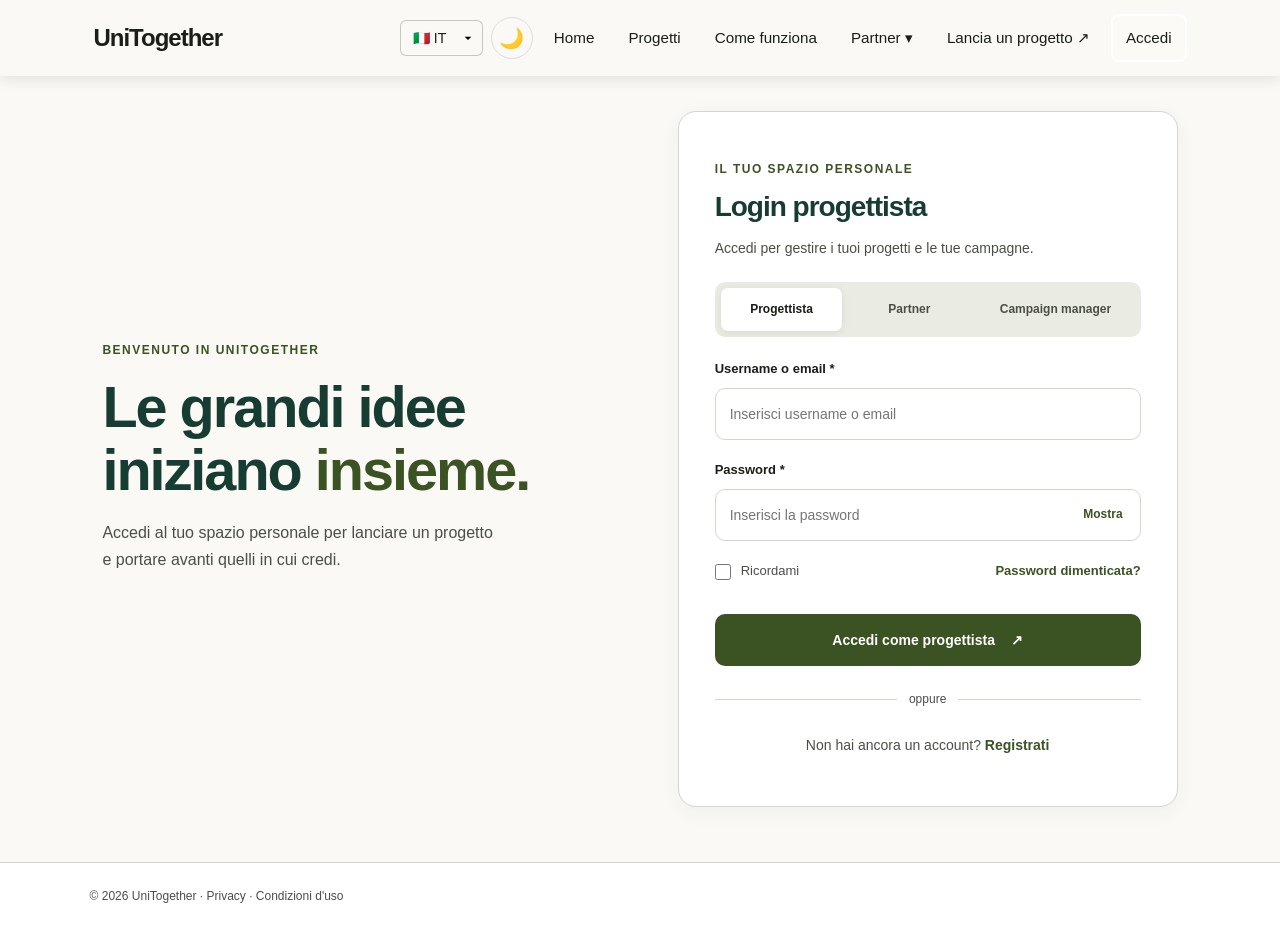
==== commit b5344770: "Add files via upload" ====
--- a/assignment3_gruppoAC/src/aggiungi.html
+++ b/assignment3_gruppoAC/src/aggiungi.html
@@ -4,10 +4,42 @@
     <meta charset="UTF-8">
     <meta name="viewport" content="width=device-width, initial-scale=1.0">
     <title>Lancia un progetto | UniTogether</title>
+
     <link rel="stylesheet" href="../stile/stile.css">
+    <style>
+        .field-group {
+            display: flex;
+            flex-direction: column;
+            flex-wrap: wrap;
+            width: 100%;
+            max-width: 100%;
+        }
+        .category-option, .review-checkbox {
+            display: flex;
+            flex-wrap: wrap;
+            max-width: 100%;
+        }
+        label, input, select, textarea {
+            max-width: 100%;
+            box-sizing: border-box;
+        }
+        .field-group input:not([type="radio"]):not([type="checkbox"]):not([type="file"]),
+        .field-group textarea {
+            width: 100%;
+        }
+        .group-label {
+            display: block;
+            font-size: .92rem;
+            font-weight: 700;
+            margin-bottom: 9px;
+            width: 100%;
+        }
+    </style>
+
     <script src="../js/app.js" defer></script>
     <script src="../js/aggiungi.js" defer></script>
 </head>
+
 <body>
 <a href="#mainContent" class="skip-link">Salta al contenuto principale</a>
 
@@ -25,7 +57,7 @@
     <nav id="mainNav" aria-label="Menu principale">
         <div class="language-selector">
             <label for="languageSelect" class="sr-only">Seleziona lingua</label>
-            <select id="languageSelect" name="language" autocomplete="language" onchange="cambiaLinguaGoogle(this.value)">
+            <select id="languageSelect" name="language" autocomplete="language" onchange="cambiaLinguaGoogle(this.value)" aria-label="Seleziona lingua">
                 <option value="it">🇮🇹 IT</option>
                 <option value="en">🇬🇧 EN</option>
                 <option value="es">🇪🇸 ES</option>
@@ -204,10 +236,9 @@
                                autocomplete="off"
                                maxlength="80"
                                placeholder="Es. Un laboratorio per il futuro"
-                               aria-describedby="titleHint titleError"
                                required>
-                        <small id="titleHint">Un titolo breve, chiaro e riconoscibile.</small>
-                        <span id="titleError" class="field-error" aria-live="polite"></span>
+                        <small>Un titolo breve, chiaro e riconoscibile.</small>
+                        <span class="field-error" aria-live="polite"></span>
                     </div>
 
                     <div class="field-group">
@@ -225,9 +256,8 @@
                             <input type="text" id="projectUniversity" name="projectUniversity"
                                    autocomplete="organization"
                                    placeholder="Es. Università di Torino"
-                                   aria-describedby="universityError"
                                    required>
-                            <span id="universityError" class="field-error" aria-live="polite"></span>
+                            <span class="field-error" aria-live="polite"></span>
                         </div>
 
                         <div class="field-group">
@@ -235,9 +265,8 @@
                             <input type="text" id="projectLocation" name="projectLocation"
                                    autocomplete="address-level2"
                                    placeholder="Es. Torino"
-                                   aria-describedby="locationError"
                                    required>
-                            <span id="locationError" class="field-error" aria-live="polite"></span>
+                            <span class="field-error" aria-live="polite"></span>
                         </div>
 
                     </div>
@@ -255,8 +284,8 @@
 
                 <div class="wizard-panel" data-panel="1">
 
-                    <fieldset class="field-group fieldset-reset" aria-describedby="categoryError">
-                        <legend id="categoryGroupLabel" class="group-label">Categoria del progetto *</legend>
+                    <div class="field-group" role="radiogroup" aria-labelledby="categoryGroupLabel">
+                        <span id="categoryGroupLabel" class="group-label">Categoria del progetto *</span>
 
                         <div class="category-options">
 
@@ -295,7 +324,7 @@
                         </div>
 
                         <span class="field-error" id="categoryError" aria-live="polite"></span>
-                    </fieldset>
+                    </div>
 
                     <div class="field-row">
 
@@ -305,19 +334,15 @@
                                    autocomplete="off"
                                    min="1" max="10000000"
                                    step="1"
-                                   placeholder="Es. 5000"
-                                   aria-describedby="goalError"
-                                   required>
-                            <span id="goalError" class="field-error" aria-live="polite"></span>
+                                   placeholder="Es. 5000" required>
+                            <span class="field-error" aria-live="polite"></span>
                         </div>
 
                         <div class="field-group">
                             <label for="projectDeadline">Scadenza *</label>
                             <input type="date" id="projectDeadline" name="projectDeadline"
-                                   autocomplete="off"
-                                   aria-describedby="deadlineError"
-                                   required>
-                            <span id="deadlineError" class="field-error" aria-live="polite"></span>
+                                   autocomplete="off" required>
+                            <span class="field-error" aria-live="polite"></span>
                         </div>
 
                     </div>
@@ -344,11 +369,10 @@
                                   autocomplete="off"
                                   rows="3" maxlength="250"
                                   placeholder="Racconta la tua idea in poche parole..."
-                                  aria-describedby="shortCountHint shortDescError"
                                   required></textarea>
 
-                        <small id="shortCountHint"><span id="shortCount">0</span>/250 caratteri</small>
-                        <span id="shortDescError" class="field-error" aria-live="polite"></span>
+                        <small><span id="shortCount">0</span>/250 caratteri</small>
+                        <span class="field-error" aria-live="polite"></span>
                     </div>
 
                     <div class="field-group">
@@ -360,11 +384,10 @@
                                   autocomplete="off"
                                   rows="8" maxlength="3000"
                                   placeholder="Qual è il problema che vuoi risolvere? Qual è la tua soluzione? ..."
-                                  aria-describedby="descCountHint descError"
                                   required></textarea>
 
-                        <small id="descCountHint"><span id="descriptionCount">0</span>/3000 caratteri</small>
-                        <span id="descError" class="field-error" aria-live="polite"></span>
+                        <small><span id="descriptionCount">0</span>/3000 caratteri</small>
+                        <span class="field-error" aria-live="polite"></span>
                     </div>
 
                     <div class="field-group">
@@ -385,10 +408,9 @@
 
                         <input type="file" id="projectImage" name="projectImage"
                                autocomplete="off"
-                               accept="image/png,image/jpeg,image/webp"
-                               aria-describedby="imageFormatHint">
-
-                        <small id="imageFormatHint">
+                               accept="image/png,image/jpeg,image/webp">
+
+                        <small>
                             Formati ammessi: JPG, PNG e WEBP.
                             Dimensione massima: 2 MB.
                         </small>
@@ -428,7 +450,7 @@
                     <div id="projectReview" class="project-review"></div>
 
                     <div class="review-checkbox">
-                        <input type="checkbox" id="confirmProject" name="confirmProject" autocomplete="off" aria-describedby="confirmError">
+                        <input type="checkbox" id="confirmProject" name="confirmProject" autocomplete="off">
                         <label for="confirmProject">
                             Confermo che le informazioni inserite sono corrette
                             e che il progetto rispetta le condizioni di utilizzo. <strong>*</strong>
--- a/assignment3_gruppoAC/stile/stile.css
+++ b/assignment3_gruppoAC/stile/stile.css
@@ -1,218 +1,7 @@
-@import url('https://fonts.googleapis.com/css2?family=DM+Sans:wght@400;500;600;700&family=Manrope:wght@400;500;600;700;800&display=swap');
-
 /* Pagine catalogo, dettaglio e informazioni */
 
 [hidden] {
     display: none !important;
-}
-
-.page-hero {
-    padding: 2.75rem 0 1.75rem;
-    max-width: 48.125rem;
-}
-
-.page-hero h1 {
-    margin: 0.625rem 0 1rem;
-}
-
-.eyebrow {
-    color: var(--green-dark);
-    font-size: 0.75rem;
-    font-weight: 800;
-    letter-spacing: 0.09375rem;
-    text-transform: uppercase;
-}
-
-.project-filters {
-    display: grid;
-    grid-template-columns: 1.8fr 1.1fr 1.1fr;
-    gap: 0.75rem;
-    align-items: end;
-    margin: 1.5rem 0;
-}
-
-.project-filters label {
-    font-weight: 600;
-}
-
-.project-filters input,
-.project-filters select {
-    width: 100%;
-    min-width: 0;
-    padding: 0.75rem;
-    border: 1px solid #d4dbe2;
-    border-radius: 0.5rem;
-    background: #ffffff;
-    font: inherit;
-}
-
-.project-grid,
-.feature-grid {
-    display: grid;
-    grid-template-columns: repeat(3, minmax(0, 1fr));
-    gap: 1.5rem;
-    margin: 1.5rem 0 3rem;
-}
-
-.project-card,
-.card {
-    border: 1px solid var(--border);
-    border-radius: 0.875rem;
-    overflow: hidden;
-    background: #ffffff;
-    box-shadow: 0 5px 20px rgba(23, 61, 50, 0.05);
-}
-
-.project-content,
-.card {
-    padding: 1.375rem;
-}
-
-.project-image {
-    min-height: 10.625rem;
-    display: grid;
-    place-items: center;
-    margin-bottom: 1.25rem;
-    padding: 1.25rem;
-    border-radius: 0.625rem;
-    color: #ffffff;
-    font-size: 1.25rem;
-    letter-spacing: 0.08em;
-}
-
-.project-image-green {
-    background: #3b5323;
-}
-
-.project-image-blue {
-    background: #1b365d;
-}
-
-.project-image-orange {
-    background: #8a3c16;
-}
-
-.project-image-purple {
-    background: #462f6d;
-}
-
-.progress-track {
-    width: 100%;
-    height: 0.5625rem;
-    overflow: hidden;
-    border-radius: 999px;
-    background: #e8edf1;
-    margin: 0.875rem 0;
-}
-
-.progress-track span {
-    display: block;
-    height: 100%;
-    border-radius: inherit;
-    background: #1f6b52;
-}
-
-.project-content .btn,
-.project-summary .btn {
-    display: inline-block;
-    margin-top: 0.625rem;
-}
-
-.project-detail {
-    display: grid;
-    grid-template-columns: minmax(0, 2fr) minmax(16.25rem, 1fr);
-    gap: 2rem;
-    align-items: start;
-    padding-bottom: 3rem;
-}
-
-.detail-image {
-    min-height: 16.25rem;
-    border-radius: 0.875rem;
-    margin-bottom: 1.75rem;
-}
-
-.project-subtitle {
-    font-size: 1.15rem;
-    color: var(--muted);
-    font-weight: 500;
-    margin-top: -0.5rem;
-    margin-bottom: 1.5rem;
-}
-
-.project-summary {
-    position: sticky;
-    top: 1.25rem;
-}
-
-.project-summary .btn {
-    width: 100%;
-    text-align: center;
-}
-
-.small-text {
-    font-size: 0.88rem;
-    color: var(--muted);
-}
-
-.steps-list {
-    padding-left: 1.5rem;
-}
-
-.steps-list li {
-    padding: 0.5rem 0 1.125rem 0.5rem;
-}
-
-.faq-item {
-    padding: 1.125rem 0;
-    border-bottom: 1px solid #e2e7ec;
-}
-
-.faq-item summary {
-    cursor: pointer;
-    font-weight: 600;
-}
-
-.faq-item p {
-    line-height: 1.7;
-}
-
-.cta-section {
-    margin: 3rem 0;
-    padding: 2rem;
-    border-radius: 1rem;
-    background: #f1f6f3;
-    border: 1px solid #e0e7df;
-}
-
-.site-footer {
-    padding: 1.5rem;
-    margin-top: 2.5rem;
-    text-align: center;
-    border-top: 1px solid #e2e7ec;
-    background: #173d32;
-    color: #ffffff;
-}
-
-@media (max-width: 760px) {
-    .project-filters,
-    .project-grid,
-    .feature-grid,
-    .project-detail {
-        grid-template-columns: 1fr;
-    }
-
-    .project-summary {
-        position: static;
-    }
-
-    .page-hero {
-        padding-top: 2rem;
-    }
-
-    .cta-section {
-        padding: 1.5rem;
-    }
 }
 
 :root {
@@ -232,6 +21,10 @@
     box-sizing: border-box;
 }
 
+html {
+    scroll-behavior: smooth;
+}
+
 body {
     margin: 0;
     background: var(--bg);
@@ -261,6 +54,206 @@
 summary:focus-visible {
     outline: 3px solid var(--focus-ring);
     outline-offset: 3px;
+}
+
+.page-hero {
+    padding: 2.75rem 0 1.75rem;
+    max-width: 48.125rem;
+}
+
+.page-hero h1 {
+    margin: 0.625rem 0 1rem;
+}
+
+.eyebrow {
+    color: var(--green-dark);
+    font-size: 0.75rem;
+    font-weight: 800;
+    letter-spacing: 0.09375rem;
+    text-transform: uppercase;
+}
+
+.project-filters {
+    display: grid;
+    grid-template-columns: 1.8fr 1.1fr 1.1fr;
+    gap: 0.75rem;
+    align-items: end;
+    margin: 1.5rem 0;
+}
+
+.project-filters label {
+    display: block;
+    margin-bottom: 0.375rem;
+    font-weight: 600;
+}
+
+.project-filters input,
+.project-filters select {
+    width: 100%;
+    min-width: 0;
+    padding: 0.75rem;
+    border: 1px solid #d4dbe2;
+    border-radius: 0.5rem;
+    background: #ffffff;
+    color: var(--text);
+    font: inherit;
+}
+
+.project-grid,
+.feature-grid {
+    display: grid;
+    grid-template-columns: repeat(3, minmax(0, 1fr));
+    gap: 1.5rem;
+    margin: 1.5rem 0 3rem;
+}
+
+.project-card,
+.card {
+    border: 1px solid var(--border);
+    border-radius: 0.875rem;
+    overflow: hidden;
+    background: #ffffff;
+    box-shadow: 0 5px 20px rgba(23, 61, 50, 0.05);
+}
+
+.project-content,
+.card {
+    padding: 1.375rem;
+}
+
+.project-image {
+    min-height: 10.625rem;
+    display: grid;
+    place-items: center;
+    margin-bottom: 1.25rem;
+    padding: 1.25rem;
+    border-radius: 0.625rem;
+    background-color: #3b5323;
+    color: #ffffff;
+    font-size: 1.25rem;
+    letter-spacing: 0.08em;
+}
+
+.project-image span {
+    background-color: #1a1e17 !important;
+    color: #ffffff !important;
+    padding: 0.25rem 0.625rem;
+    border-radius: 0.375rem;
+    font-weight: 700;
+}
+
+.project-image-green {
+    background-color: #3b5323 !important;
+}
+
+.project-image-blue {
+    background-color: #1b365d !important;
+}
+
+.project-image-orange {
+    background-color: #8a3c16 !important;
+}
+
+.project-image-purple {
+    background-color: #462f6d !important;
+}
+
+.progress-track {
+    width: 100%;
+    height: 0.5625rem;
+    overflow: hidden;
+    border-radius: 999px;
+    background: #e8edf1;
+    margin: 0.875rem 0;
+}
+
+.progress-track span {
+    display: block;
+    height: 100%;
+    border-radius: inherit;
+    background: #1f6b52;
+}
+
+.project-content .btn,
+.project-summary .btn {
+    display: inline-block;
+    margin-top: 0.625rem;
+}
+
+.project-detail {
+    display: grid;
+    grid-template-columns: minmax(0, 2fr) minmax(16.25rem, 1fr);
+    gap: 2rem;
+    align-items: start;
+    padding-bottom: 3rem;
+}
+
+.detail-image {
+    min-height: 16.25rem;
+    border-radius: 0.875rem;
+    margin-bottom: 1.75rem;
+}
+
+.project-subtitle {
+    font-size: 1.15rem;
+    color: var(--muted);
+    font-weight: 500;
+    margin-top: -0.5rem;
+    margin-bottom: 1.5rem;
+}
+
+.project-summary {
+    position: sticky;
+    top: 1.25rem;
+}
+
+.project-summary .btn {
+    width: 100%;
+    text-align: center;
+}
+
+.small-text {
+    font-size: 0.88rem;
+    color: var(--muted);
+}
+
+.steps-list {
+    padding-left: 1.5rem;
+}
+
+.steps-list li {
+    padding: 0.5rem 0 1.125rem 0.5rem;
+}
+
+.faq-item {
+    padding: 1.125rem 0;
+    border-bottom: 1px solid #e2e7ec;
+}
+
+.faq-item summary {
+    cursor: pointer;
+    font-weight: 600;
+}
+
+.faq-item p {
+    line-height: 1.7;
+}
+
+.cta-section {
+    margin: 3rem 0;
+    padding: 2rem;
+    border-radius: 1rem;
+    background: #f1f6f3;
+    border: 1px solid #e0e7df;
+}
+
+.site-footer {
+    padding: 1.5rem;
+    margin-top: 2.5rem;
+    text-align: center;
+    border-top: 1px solid #e2e7ec;
+    background: #173d32;
+    color: #ffffff;
 }
 
 .navbar {
@@ -664,7 +657,7 @@
     font-weight: 700;
 }
 
-.form-group input:not([type="checkbox"]) {
+.form-group input:not([type="checkbox"]):not([type="radio"]) {
     width: 100%;
     padding: 0.875rem;
     border: 1px solid var(--border);
@@ -692,9 +685,11 @@
 
 .password-box {
     position: relative;
+    width: 100%;
 }
 
 .password-box input {
+    width: 100%;
     padding-right: 5.3125rem !important;
 }
 
@@ -747,17 +742,23 @@
 
 .remember, .terms {
     display: flex;
-    align-items: flex-start;
+    align-items: center;
     gap: 0.625rem;
     font-size: 0.8125rem;
     color: var(--muted);
 }
 
+.remember label, .terms label {
+    margin-bottom: 0;
+    cursor: pointer;
+}
+
 input[type="checkbox"] {
     accent-color: var(--green-dark);
-    margin-top: 0.1875rem;
     width: 1rem;
     height: 1rem;
+    margin: 0;
+    flex-shrink: 0;
     cursor: pointer;
 }
 
@@ -834,98 +835,7 @@
     margin: 0.875rem 0;
 }
 
-@media (max-width: 850px) {
-    .navigation, .nav-actions {
-        gap: 0.875rem;
-    }
-
-    .hero, .login-layout, .registration-layout {
-        padding-left: 6%;
-        padding-right: 6%;
-        gap: 4%;
-    }
-
-    .project-grid {
-        grid-template-columns: repeat(2, minmax(0, 1fr));
-        gap: 1rem;
-    }
-}
-
-@media (max-width: 650px) {
-    .navbar {
-        padding: 0.9375rem 5%;
-    }
-
-    .navigation, .nav-actions {
-        display: none;
-    }
-
-    .menu-toggle {
-        display: block;
-    }
-
-    .hero, .login-layout, .registration-layout {
-        grid-template-columns: 1fr;
-        padding: 2.1875rem 6%;
-    }
-
-    .hero h1, .login-intro h1, .registration-intro h1 {
-        font-size: 2.25rem;
-    }
-
-    .hero-illustration {
-        min-height: 20.625rem;
-    }
-
-    .statistics {
-        gap: 1.25rem;
-    }
-
-    .project-grid {
-        grid-template-columns: 1fr;
-    }
-
-    .section-title, .call-to-action {
-        align-items: flex-start;
-        flex-direction: column;
-    }
-
-    .projects-section {
-        padding: 2.8125rem 6%;
-    }
-
-    .call-to-action {
-        margin: 1.5625rem 5%;
-        padding: 1.75rem;
-    }
-
-    .login-intro, .registration-intro {
-        padding: 0.625rem 0;
-    }
-
-    .login-card, .registration-card {
-        padding: 1.5rem 1.25rem;
-    }
-
-    .two-columns {
-        grid-template-columns: 1fr;
-        gap: 0;
-    }
-
-    .password-rules {
-        grid-template-columns: 1fr;
-    }
-
-    .login-types {
-        grid-template-columns: 1fr 1fr 1.2fr;
-    }
-}
-
 /* ===== LAYOUT GLOBALE ===== */
-
-html {
-    scroll-behavior: smooth;
-}
 
 .container {
     width: min(70rem, calc(100% - 3rem));
@@ -1018,41 +928,6 @@
 
 .site-footer a {
     color: #d9f1c7;
-}
-
-/* ===== RESPONSIVE ===== */
-
-@media (max-width: 760px) {
-    .container {
-        width: calc(100% - 2rem);
-    }
-
-    .site-header {
-        position: static;
-        flex-direction: column;
-        align-items: stretch;
-        padding: 1rem;
-        gap: 0.75rem;
-    }
-
-    .site-header nav {
-        justify-content: flex-start;
-    }
-
-    .site-header nav a {
-        padding: 0.5rem 0.625rem;
-    }
-
-    .project-filters,
-    .project-grid,
-    .feature-grid,
-    .project-detail {
-        grid-template-columns: minmax(0, 1fr);
-    }
-
-    .page-hero {
-        padding-top: 1.75rem;
-    }
 }
 
 /* ===== MENU A TENDINA PARTNER ===== */
@@ -1151,28 +1026,6 @@
     outline-offset: 2px;
 }
 
-@media (max-width: 760px) {
-    .partner-dropdown {
-        width: 100%;
-    }
-
-    .partner-menu {
-        position: static;
-        width: 100%;
-        box-shadow: none;
-        background: #3b5323;
-    }
-
-    .partner-submenu {
-        position: static;
-        width: 100%;
-        box-shadow: none;
-        background: #3b5323;
-        padding-left: 0.9375rem;
-        color: #ffffff;
-    }
-}
-
 .partner-dropdown .partner-submenu a {
     display: block;
     width: 100%;
@@ -1191,9 +1044,24 @@
     background: #e8f1f5;
 }
 
-/* RESPONSIVE NAVBAR */
+/* ===== RESPONSIVE ===== */
 
 @media (max-width: 850px) {
+    .navigation, .nav-actions {
+        gap: 0.875rem;
+    }
+
+    .hero, .login-layout, .registration-layout {
+        padding-left: 6%;
+        padding-right: 6%;
+        gap: 4%;
+    }
+
+    .project-grid {
+        grid-template-columns: repeat(2, minmax(0, 1fr));
+        gap: 1rem;
+    }
+
     .site-header {
         position: relative;
         display: flex;
@@ -1275,15 +1143,91 @@
     }
 }
 
-[data-theme="dark"] {
-    --bg: #15171c;
-    --surface: #20232b;
-    --text: #f1f2f5;
-    --text-muted: #c2c6d0;
-    --border: #363a45;
-    --primary: #918aff;
-    --primary-hover: #aaa5ff;
-    --shadow: 0 4px 16px rgba(0, 0, 0, 0.3);
+@media (max-width: 760px) {
+    .container {
+        width: calc(100% - 2rem);
+    }
+
+    .project-filters,
+    .project-grid,
+    .feature-grid,
+    .project-detail {
+        grid-template-columns: minmax(0, 1fr);
+    }
+
+    .project-summary {
+        position: static;
+    }
+
+    .page-hero {
+        padding-top: 1.75rem;
+    }
+
+    .cta-section {
+        padding: 1.5rem;
+    }
+}
+
+@media (max-width: 650px) {
+    .navbar {
+        padding: 0.9375rem 5%;
+    }
+
+    .navigation, .nav-actions {
+        display: none;
+    }
+
+    .hero, .login-layout, .registration-layout {
+        grid-template-columns: 1fr;
+        padding: 2.1875rem 6%;
+    }
+
+    .hero h1, .login-intro h1, .registration-intro h1 {
+        font-size: 2.25rem;
+    }
+
+    .hero-illustration {
+        min-height: 20.625rem;
+    }
+
+    .statistics {
+        gap: 1.25rem;
+    }
+
+    .section-title, .call-to-action {
+        align-items: flex-start;
+        flex-direction: column;
+    }
+
+    .projects-section {
+        padding: 2.8125rem 6%;
+    }
+
+    .call-to-action {
+        margin: 1.5625rem 5%;
+        padding: 1.75rem;
+    }
+
+    .login-intro, .registration-intro {
+        padding: 0.625rem 0;
+    }
+
+    .login-card, .registration-card {
+        padding: 1.5rem 1.25rem;
+    }
+
+    .two-columns {
+        grid-template-columns: 1fr;
+        gap: 0;
+    }
+
+    .password-rules {
+        grid-template-columns: 1fr;
+    }
+
+    .login-types {
+        grid-template-columns: 1fr 1fr 1.2fr;
+    }
 }
 
 .breadcrumbs {
@@ -1329,90 +1273,6 @@
     object-fit: contain;
     display: block;
     margin: 0 auto;
-}
-
-/* =====================================
-   MODALITÀ SCURA AUTOMATICA
-   ===================================== */
-
-@media (prefers-color-scheme: dark) {
-    :root {
-        color-scheme: dark;
-        --bg-color: #151619;
-        --card-color: #222329;
-        --text-color: #f5f5f5;
-        --secondary-text: #c5c5cc;
-        --border-color: #383941;
-        --section-color: #1c1d22;
-    }
-
-    body {
-        background-color: var(--bg-color);
-        color: var(--text-color);
-    }
-
-    .site-header {
-        background-color: var(--bg-color);
-        border-bottom: 1px solid var(--border-color);
-    }
-
-    .site-header a,
-    .site-header button {
-        color: var(--text-color);
-    }
-
-    .hero,
-    .projects-section {
-        background-color: var(--bg-color);
-        color: var(--text-color);
-    }
-
-    .project-card {
-        background-color: var(--card-color);
-        color: var(--text-color);
-        border: 1px solid var(--border-color);
-    }
-
-    .project-content {
-        background-color: var(--card-color);
-        color: var(--text-color);
-    }
-
-    .project-card h2,
-    .project-card h3,
-    .project-card p {
-        color: var(--text-color);
-    }
-
-    .progress-track {
-        background-color: #454650;
-    }
-
-    .progress-track span {
-        background-color: #48d982;
-    }
-
-    .secondary-btn {
-        color: var(--text-color);
-        border-color: var(--text-color);
-    }
-
-    .call-to-action {
-        background-color: var(--section-color);
-        color: var(--text-color);
-    }
-
-    .footer-simple {
-        background-color: var(--bg-color);
-        color: var(--secondary-text);
-        border-top: 1px solid var(--border-color);
-    }
-
-    .eyebrow,
-    .funding,
-    .section-title {
-        color: var(--secondary-text);
-    }
 }
 
 /* Pulsante cambio tema */
@@ -1435,7 +1295,7 @@
 }
 
 /* =========================
-   MODALITÀ SCURA
+   MODALITÀ SCURA (Tramite pulsante)
    ========================= */
 
 html[data-theme="dark"] {
@@ -1558,7 +1418,7 @@
 }
 
 /* =========================
-   MODALITÀ CHIARA (Sovrascrive il sistema)
+   MODALITÀ CHIARA
    ========================= */
 
 html[data-theme="light"] body {
@@ -1660,6 +1520,7 @@
 }
 
 .language-selector select {
+    width: auto;
     appearance: none;
     -webkit-appearance: none;
     -moz-appearance: none;
@@ -1894,14 +1755,16 @@
     min-width: 0;
 }
 
-.field-group label {
+.field-group > label,
+.group-label {
     display: block;
     font-size: 0.92rem;
     font-weight: 700;
     margin-bottom: 0.5625rem;
-}
-
-.field-group input:not([type="radio"]):not([type="file"]),
+    padding: 0;
+}
+
+.field-group input:not([type="radio"]):not([type="checkbox"]):not([type="file"]),
 .field-group textarea {
     width: 100%;
     padding: 0.8125rem 0.9375rem;
@@ -1914,6 +1777,11 @@
     box-sizing: border-box;
 }
 
+.field-group input[type="file"] {
+    width: 100%;
+    max-width: 100%;
+}
+
 .field-group textarea {
     resize: vertical;
     line-height: 1.6;
@@ -1967,12 +1835,16 @@
     border-radius: 0.8125rem;
     cursor: pointer;
     transition: 0.2s;
-}
-
-.category-option input {
+    margin-bottom: 0;
+}
+
+.category-option input[type="radio"] {
     position: absolute;
     top: 0.75rem;
     right: 0.75rem;
+    width: 1rem;
+    height: 1rem;
+    margin: 0;
     accent-color: var(--green-dark);
 }
 
@@ -2118,9 +1990,14 @@
     cursor: pointer;
 }
 
-.review-checkbox input {
+.review-checkbox input[type="checkbox"] {
     margin-top: 0.25rem;
     accent-color: var(--green-dark);
+}
+
+.review-checkbox label {
+    margin-bottom: 0;
+    cursor: pointer;
 }
 
 .review-error,
@@ -2161,8 +2038,6 @@
     cursor: not-allowed;
 }
 
-/* RESPONSIVE */
-
 @media (max-width: 850px) {
     .add-project-layout {
         grid-template-columns: 1fr;
@@ -2327,7 +2202,6 @@
     margin-bottom: 0.625rem;
     font-size: 0.875rem;
     display: flex;
-    flex-direction: row !important;
     align-items: center;
     gap: 0.5rem;
 }
@@ -2404,7 +2278,7 @@
     box-shadow: 0 5px 20px rgba(23, 61, 50, 0.05);
 }
 
-input:not([type="checkbox"]),
+input:not([type="checkbox"]):not([type="radio"]):not([type="file"]),
 select,
 textarea {
     border: 1px solid #d4d6cb;
@@ -2522,6 +2396,8 @@
     clip: rect(0, 0, 0, 0);
     white-space: nowrap;
     border: 0;
+    background-color: #ffffff !important;
+    color: #1a1e17 !important;
 }
 
 /* =========================================
@@ -2547,86 +2423,63 @@
 }
 
 /* =========================================
-   REFLOW E ALLINEAMENTO FORM (WCAG 1.4.10 - Tech C38)
+   CLASSI DI UTILITÀ PER JS (Zero Stili Inline)
    ========================================= */
-form,
-.form-group,
-.field-group {
-    display: flex;
-    flex-direction: column;
-    flex-wrap: wrap;
+
+.msg-success {
+    color: var(--success, #3b5e22) !important;
+    font-weight: 700;
+}
+
+.msg-error {
+    color: var(--error, #a6261d) !important;
+    font-weight: 700;
+}
+
+.support-feedback {
+    font-weight: 700;
+    margin-top: 0.875rem;
+    text-align: center;
+}
+
+.percent-label {
+    display: block;
+}
+
+.project-image.has-cover {
+    padding: 0;
+    overflow: hidden;
+}
+
+.project-image .cover-img {
     width: 100%;
-    max-width: 100%;
-    box-sizing: border-box;
-}
-
-.password-box {
-    display: flex;
-    flex-wrap: wrap;
-    width: 100%;
-    max-width: 100%;
-    position: relative;
-    box-sizing: border-box;
-}
-
-.remember,
-.terms,
-.review-checkbox {
-    display: flex;
-    flex-wrap: wrap;
-    align-items: center;
-    gap: 0.625rem;
-    max-width: 100%;
-    box-sizing: border-box;
-}
-
-.remember {
-    width: auto;
-}
-
-.terms,
-.review-checkbox {
-    width: 100%;
-}
-
-.remember label,
-.terms label,
-.review-checkbox label {
-    width: auto;
-    max-width: calc(100% - 1.875rem);
-    margin-bottom: 0;
-}
-
-.remember input[type="checkbox"],
-.terms input[type="checkbox"],
-.review-checkbox input[type="checkbox"],
-.category-option input[type="radio"] {
-    width: 1rem;
-    max-width: 100%;
-}
-
-label,
-input,
-select,
-textarea {
-    width: 100%;
-    max-width: 100%;
-    box-sizing: border-box;
-}
-
-.group-label {
+    height: 100%;
+    min-height: 10.625rem;
+    max-height: 16.25rem;
+    object-fit: cover;
     display: block;
-    font-size: 0.92rem;
-    font-weight: 700;
-    margin-bottom: 0.5625rem;
-    width: 100%;
-    padding: 0;
-}
-
-/* Correzione contrasto etichette card per MAUVE++ (SC 1.4.3) */
-.project-image span {
-    background: rgba(0, 0, 0, 0.55);
-    padding: 0.25rem 0.625rem;
-    border-radius: 0.375rem;
-    color: #ffffff !important;
-}+    border-radius: inherit;
+}
+
+/* Classi di avanzamento progressBar (0% - 100%) senza style="width:..." */
+.w-0 { width: 0%; } .w-1 { width: 1%; } .w-2 { width: 2%; } .w-3 { width: 3%; } .w-4 { width: 4%; }
+.w-5 { width: 5%; } .w-6 { width: 6%; } .w-7 { width: 7%; } .w-8 { width: 8%; } .w-9 { width: 9%; }
+.w-10 { width: 10%; } .w-11 { width: 11%; } .w-12 { width: 12%; } .w-13 { width: 13%; } .w-14 { width: 14%; }
+.w-15 { width: 15%; } .w-16 { width: 16%; } .w-17 { width: 17%; } .w-18 { width: 18%; } .w-19 { width: 19%; }
+.w-20 { width: 20%; } .w-21 { width: 21%; } .w-22 { width: 22%; } .w-23 { width: 23%; } .w-24 { width: 24%; }
+.w-25 { width: 25%; } .w-26 { width: 26%; } .w-27 { width: 27%; } .w-28 { width: 28%; } .w-29 { width: 29%; }
+.w-30 { width: 30%; } .w-31 { width: 31%; } .w-32 { width: 32%; } .w-33 { width: 33%; } .w-34 { width: 34%; }
+.w-35 { width: 35%; } .w-36 { width: 36%; } .w-37 { width: 37%; } .w-38 { width: 38%; } .w-39 { width: 39%; }
+.w-40 { width: 40%; } .w-41 { width: 41%; } .w-42 { width: 42%; } .w-43 { width: 43%; } .w-44 { width: 44%; }
+.w-45 { width: 45%; } .w-46 { width: 46%; } .w-47 { width: 47%; } .w-48 { width: 48%; } .w-49 { width: 49%; }
+.w-50 { width: 50%; } .w-51 { width: 51%; } .w-52 { width: 52%; } .w-53 { width: 53%; } .w-54 { width: 54%; }
+.w-55 { width: 55%; } .w-56 { width: 56%; } .w-57 { width: 57%; } .w-58 { width: 58%; } .w-59 { width: 59%; }
+.w-60 { width: 60%; } .w-61 { width: 61%; } .w-62 { width: 62%; } .w-63 { width: 63%; } .w-64 { width: 64%; }
+.w-65 { width: 65%; } .w-66 { width: 66%; } .w-67 { width: 67%; } .w-68 { width: 68%; } .w-69 { width: 69%; }
+.w-70 { width: 70%; } .w-71 { width: 71%; } .w-72 { width: 72%; } .w-73 { width: 73%; } .w-74 { width: 74%; }
+.w-75 { width: 75%; } .w-76 { width: 76%; } .w-77 { width: 77%; } .w-78 { width: 78%; } .w-79 { width: 79%; }
+.w-80 { width: 80%; } .w-81 { width: 81%; } .w-82 { width: 82%; } .w-83 { width: 83%; } .w-84 { width: 84%; }
+.w-85 { width: 85%; } .w-86 { width: 86%; } .w-87 { width: 87%; } .w-88 { width: 88%; } .w-89 { width: 89%; }
+.w-90 { width: 90%; } .w-91 { width: 91%; } .w-92 { width: 92%; } .w-93 { width: 93%; } .w-94 { width: 94%; }
+.w-95 { width: 95%; } .w-96 { width: 96%; } .w-97 { width: 97%; } .w-98 { width: 98%; } .w-99 { width: 99%; }
+.w-100 { width: 100%; }
